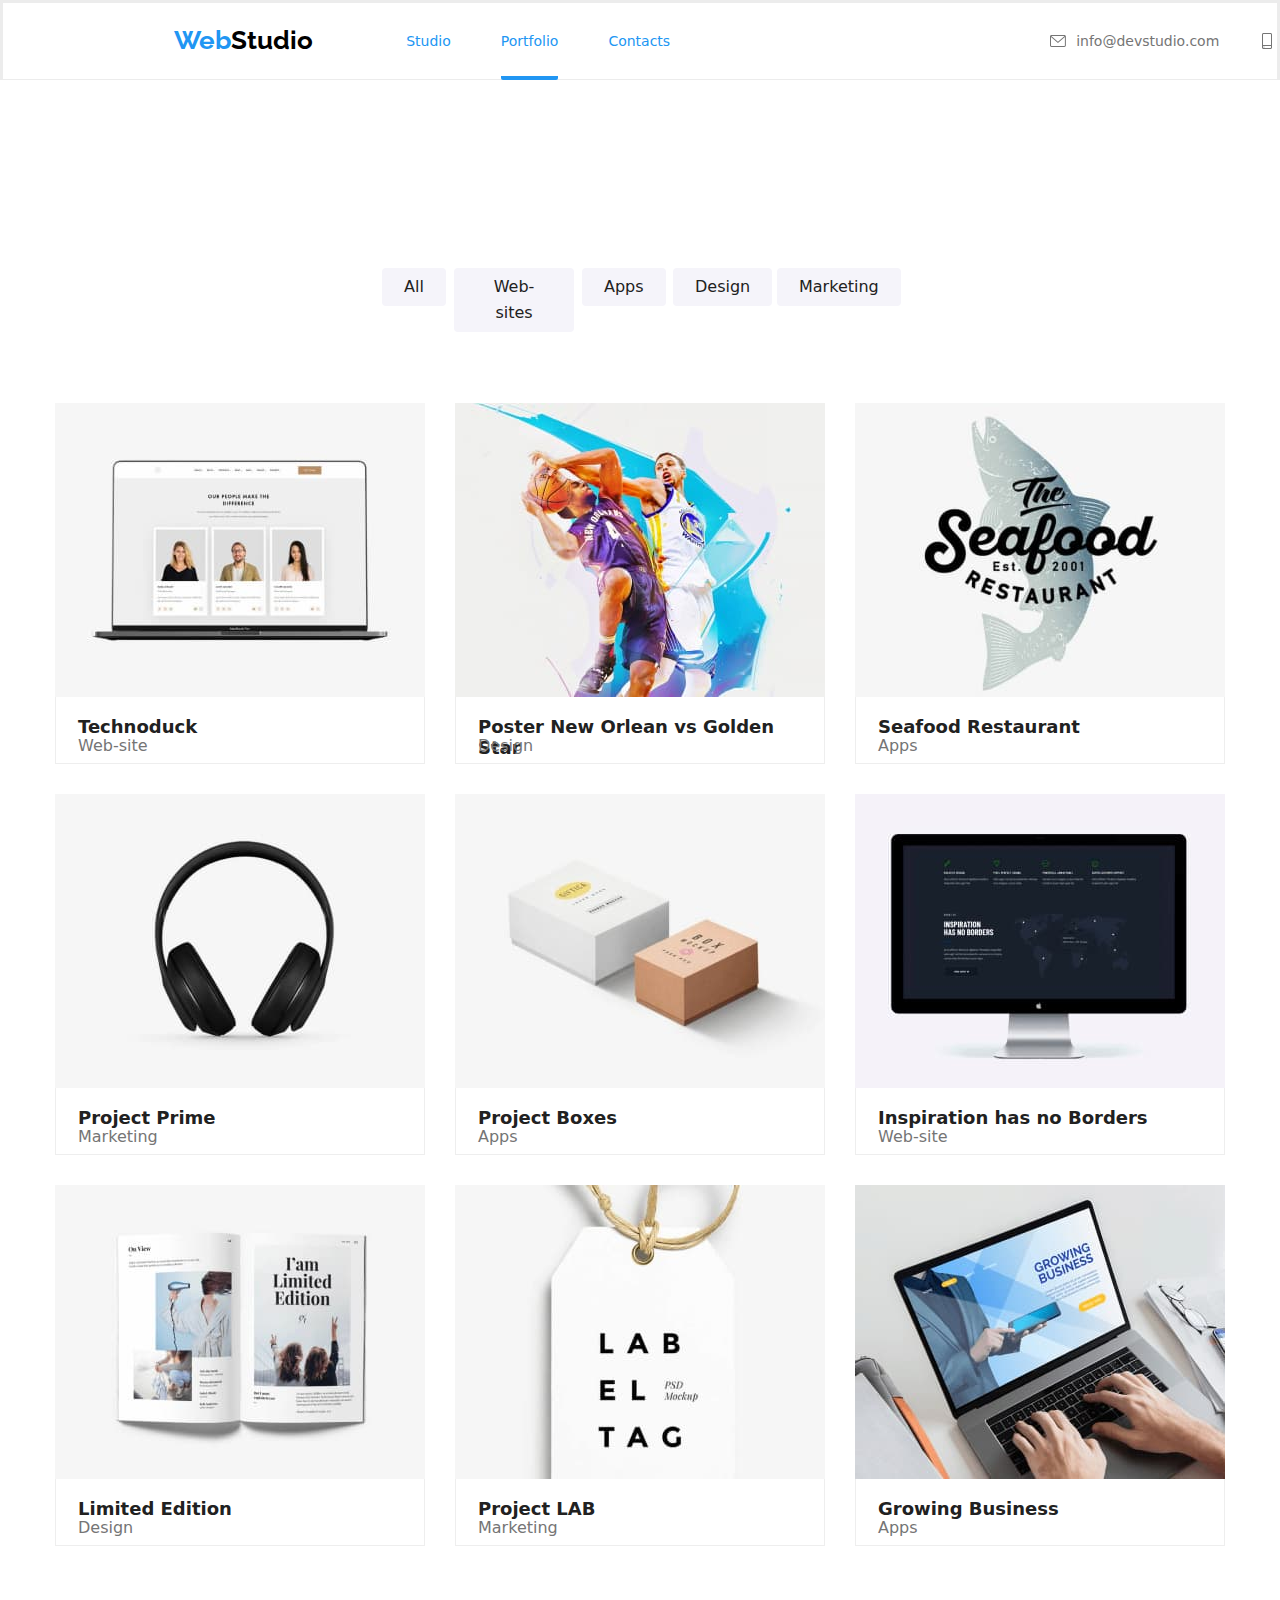
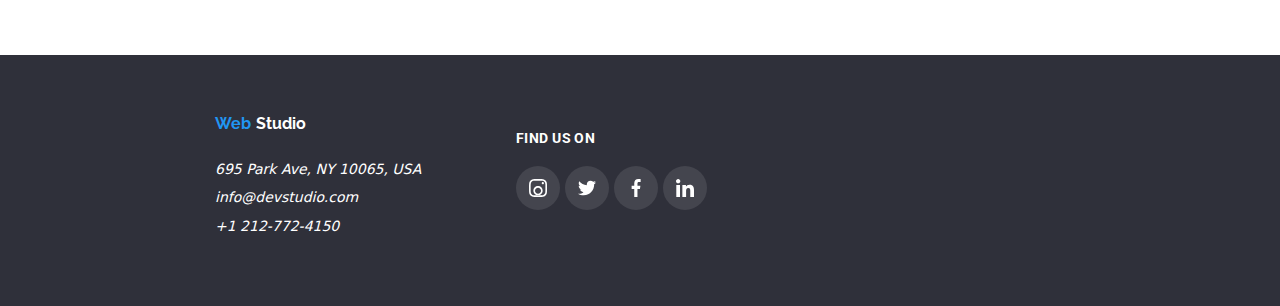
==== portfolio.html @ 0694e472 "markup-hw-05" ====
<!DOCTYPE html>
<html lang="en">
  <head>
    <meta charset="UTF-8" />
    <meta http-equiv="x-ua-compatible" content="IE=edge" />
    <meta name="veiwport" content="width=divice-width, inicial scale=1.0" />

    <title>WebStudio</title>
    <link rel="preconnect" href="https://fonts.googleapis.com" />
    <link rel="preconnect" href="https://fonts.gstatic.com" crossorigin />
    <link
      href="https://fonts.googleapis.com/css2?family=Raleway:wght@700&family=Roboto:wght@400;500;700;900&display=swap"
      rel="stylesheet"
    />

    <link
      rel="stylesheet"
      href="https://cdnjs.cloudflare.com/ajax/libs/modern-normalize/1.0.0/modern-normalize.min.css"
    />
    <link rel="stylesheet" href="./css/style.css" />
  </head>

  <body>
    <div class="global-container">
      <header class="global-header">
        <div class="header-container">
          <div class="webstudio-container">
            <a class="link-class" href="./webstudio.html">
              <span class="text-blue">Web</span>
              <span class="text-white">Studio</span>
            </a>
          </div>
          <div class="navigation-container">
            <nav class="main-navigation">
              <ul class="list-class">
                <li>
                  <a href="./index.html" class="nav-link">Studio</a>
                </li>
                <li>
                  <a href="./portfolio.html" class="nav-link current"
                    >Portfolio</a
                  >
                </li>
                <li>
                  <a href="./contacts.html" class="nav-link">Contacts</a>
                </li>
              </ul>
            </nav>
          </div>
          <div class="contact-container">
            <ul class="contact">
              <li>
                <a class="mail-class" href="mailto:info@devstudio.com">
                  <svg class="icon-nav">
                    <use href="./images/icons.svg#icon-envelope"></use>
                  </svg>
                  <span class="mail"> info@devstudio.com</span>
                </a>
              </li>
              <li>
                <a class="tel-class" href="tel:+12127724150">
                  <svg class="icon-nav">
                    <use href="./images/icons.svg#icon-smartphone"></use>
                  </svg>
                  <span class="tel">+1 212-772-4150</span>
                </a>
              </li>
            </ul>
          </div>
        </div>
      </header>

      <main class="main-container-second">
        <!--button section-->
        <section class="button-section">
          <ul class="button-class">
            <li>
              <button class="button one" type="button">All</button>
            </li>
            <li>
              <button class="button two" type="button">Web-sites</button>
            </li>
            <li>
              <button class="button three" type="button">Apps</button>
            </li>
            <li>
              <button class="button four" type="button">Design</button>
            </li>
            <li>
              <button class="button five" type="button">Marketing</button>
            </li>
          </ul>
        </section>
        <!--images section-->
        <section class="image-section">
          <div class="grid-container">
            <ul class="image-class">
              <li class="card">
                <div class="hover-box">
                  <img
                    src="./images/img1.jpg"
                    alt="Technoduck"
                    width="370"
                    height="294"
                  />
                  <div class="hover-text">
                    <p>
                      Technoduck is a state-of-the-art coronavirus distribution
                      platform. Companies use this platform for digital
                      espionage and attacks on competitors' secure servers.
                    </p>
                  </div>
                </div>
                <div class="textcard">
                  <h3 class="image-text">Technoduck</h3>
                  <p class="description-text">Web-site</p>
                </div>
              </li>
              <li class="card">
                <div class="hover-box">
                  <img
                    src="./images/img2.jpg"
                    alt="Poster New Orlean"
                    width="370"
                    height="294"
                  />
                  <div class="hover-text">
                    <p>...</p>
                  </div>
                </div>
                <div class="textcard">
                  <h3 class="image-text">Poster New Orlean vs Golden Star</h3>
                  <p class="description-text">Design</p>
                </div>
              </li>
              <li class="card">
                <div class="hover-box">
                  <img
                    src="./images/img3.jpg"
                    alt="Seafood restaurant"
                    width="370"
                    height="294"
                  />
                  <div class="hover-text">
                    <p>...</p>
                  </div>
                </div>
                <div class="textcard">
                  <h3 class="image-text">Seafood Restaurant</h3>
                  <p class="description-text">Apps</p>
                </div>
              </li>
              <li class="card">
                <div class="hover-box">
                  <img
                    src="./images/img4.jpg"
                    alt="Project prime"
                    width="370"
                    height="294"
                  />
                  <div class="hover-text">
                    <p>...</p>
                  </div>
                </div>
                <div class="textcard">
                  <h3 class="image-text">Project Prime</h3>
                  <p class="description-text">Marketing</p>
                </div>
              </li>
              <li class="card">
                <div class="hover-box">
                  <img
                    src="./images/img5.jpg"
                    alt="Project boxes"
                    width="370"
                    height="294"
                  />
                  <div class="hover-text">
                    <p>...</p>
                  </div>
                </div>
                <div class="textcard">
                  <h3 class="image-text">Project Boxes</h3>
                  <p class="description-text">Apps</p>
                </div>
              </li>
              <li class="card">
                <div class="hover-box">
                  <img
                    src="./images/img6.jpg"
                    alt="Inspiration has no borders"
                    width="370"
                    height="294"
                  />
                  <div class="hover-text">
                    <p>...</p>
                  </div>
                </div>
                <div class="textcard">
                  <h3 class="image-text">Inspiration has no Borders</h3>
                  <p class="description-text">Web-site</p>
                </div>
              </li>
              <li class="card">
                <div class="hover-box">
                  <img
                    src="./images/img7.jpg"
                    alt="Limited edition"
                    width="370"
                    height="294"
                  />
                  <div class="hover-text">
                    <p>...</p>
                  </div>
                </div>
                <div class="textcard">
                  <h3 class="image-text">Limited Edition</h3>
                  <p class="description-text">Design</p>
                </div>
              </li>
              <li class="card">
                <div class="hover-box">
                  <img
                    src="./images/img8.jpg"
                    alt="Project lab"
                    width="370"
                    height="294"
                  />
                  <div class="hover-text">
                    <p>...</p>
                  </div>
                </div>
                <div class="textcard">
                  <h3 class="image-text">Project LAB</h3>
                  <p class="description-text">Marketing</p>
                </div>
              </li>
              <li class="card">
                <div class="hover-box">
                  <img
                    src="./images/img9.jpg"
                    alt="Growing business"
                    width="370"
                    height="294"
                  />
                  <div class="hover-text">
                    <p>...</p>
                  </div>
                </div>
                <div class="textcard">
                  <h3 class="image-text">Growing Business</h3>
                  <p class="description-text">Apps</p>
                </div>
              </li>
            </ul>
          </div>
        </section>
      </main>

      <!--footer section second page-->
      <footer class="global-footer">
        <div class="footer-container">
          <section class="footer-section">
            <div class="web-studio2">
              <span class="blue-text">Web</span>
              <span class="white-text">Studio</span>
            </div>
            <address class="footer-address">
              <div class="foot-address">695 Park Ave, NY 10065, USA</div>
              <p class="mail-text">info@devstudio.com</p>
              <p class="tel-text">+1 212-772-4150</p>
            </address>
          </section>
          <section class="footer-social-section">
            <div class="footer-social-links">
              <p class="find-us-text">find us on</p>
            </div>
            <div class="footer-social-icons">
              <div class="f-social-ellipse">
                <a class="f-social-icon" href="">
                  <svg class="f-icon">
                    <use xlink:href="./images/icons.svg#icon-instagram"></use>
                  </svg>
                </a>
              </div>
              <div class="f-social-ellipse">
                <a class="f-social-icon" href="">
                  <svg class="f-icon">
                    <use xlink:href="./images/icons.svg#icon-twitter"></use>
                  </svg>
                </a>
              </div>
              <div class="f-social-ellipse">
                <a class="f-social-icon" href="">
                  <svg class="f-icon">
                    <use xlink:href="./images/icons.svg#icon-facebook-1"></use>
                  </svg>
                </a>
              </div>
              <div class="f-social-ellipse">
                <a class="f-social-icon" href="">
                  <svg class="f-icon">
                    <use xlink:href="./images/icons.svg#icon-linkedin"></use>
                  </svg>
                </a>
              </div>
            </div>
          </section>
        </div>
      </footer>
    </div>
  </body>
</html>
---- css/style.css ----
:root {
    --link-color: #212121;
    --heading-font-family: system-ui, -apple-system, BlinkMacSystemFont,
        "Segoe UI", Roboto, Oxygen, Ubuntu, Cantarell, "Open Sans", "Helvetica Neue",
        sans-serif;
    --link-hover-color: #2196f3;
    --svg-icons-color: #afb1b8;
    --grey-text-color: #757575;
    --trasform: transform 250ms ease;
}

/*-- syles canceling--*/
h1,
h2,
h3,
h4,
h5,
p {
    margin: 0;
}

ul {
    list-style: none;
    padding: 0;
    margin: 0;
}

a {
    text-decoration: none;
}

.global-continer {
    width: 1600px;
}

.visually-hidden {
    position: absolute;
    width: 1px;
    height: 1px;
    margin: -1px;
    border: 0;
    padding: 0;
    clip: rect(0 0 0 0);
    overflow: hidden;
}

.header-container {
    display: flex;
    flex-direction: row;
    height: 80px;
    align-items: center;
    border-style: solid;
    border-bottom-width: 1px;
    border-color: #ececec;
    flex-wrap: nowrap;
    max-width: 1600px;
}

.webstudio-container {
    display: flex;
    flex-direction: row;
    padding-left: 13.4375%;
    flex-wrap: nowrap;
    justify-content: space-between;
    width: max-content;
}

.link-class {
    display: flex;
    align-items: center;
}

.link-class {
    font-family: "Raleway", sans-serif;
    font-weight: 700;
    font-size: 26 px;
    text-decoration: none;
}

.text-white {
    color: #000000;
    font-weight: 700;
    font-size: 26px;
}

.global-header {
    background-color: #fff;
    font-family: var(--heading-font-family);
    font-size: 14px;
    font-weight: 500;
}

.navigation-container ul {
    display: flex;
    flex-direction: row;
    align-items: center;
    padding-left: 93px;
}

.navigation-container li {
    padding-right: 50px;
}

.contact-container {
    display: flex;
    flex-direction: row;
    flex-wrap: nowrap;
    align-items: center;
    margin-left: 330px;
}

.contact ul {
    width: 500px;
}

.icon-nav {
    display: inline-block;
    max-width: 16px;
    max-height: 16px;
    fill: var(--grey-text-color);
    align-items: center;
}

.mail,
.tel {
    color: var(--grey-text-color);
}

.icon-nav {
    margin-right: 10px;
}

.text-blue {
    color: var(--link-hover-color);
    font-weight: 700;
    font-size: 26px;
    overflow-clip-margin: unset;
}

/*--Link section first page--*/
.nav-link {
    list-style-type: none;
    color: var(--grey-text-color);
    text-decoration: none;
}

.current {
    color: var(--link-hover-color);
}

.current {
    padding-bottom: 27px;
    border-bottom: var(--link-hover-color) solid 4px;
    border-radius: 2px;
}

a:link,
a:hover {
    color: var(--link-hover-color);
}

a:focus {
    color: var(--link-hover-color);
}

.nav-link {
    cursor: poiter;
}

/*--Contact first page--*/
.contact {
    display: flex;
    list-style-type: none;
    text-decoration: none;
    align-items: center;
    color: var(--grey-text-color);
}

.contact span:link,
.contact span:hover {
    color: var(--link-hover-color);
}

/*--first section first page Effective solutions--*/

.first-section {
    background: #2f303a;
    text-align: center;
    background-image: linear-gradient(rgba(47, 48, 58, 0.4),
            rgba(47, 48, 58, 0.4)),
        url(../images/effective-solution.jpg);
    background-size: cover;
}

.first-section-container {
    display: inline-block;

    margin: 0%;
    padding: 200px 452px 280px 452px;
}

.head-text {
    width: 646px;
    padding-bottom: 30px;
}

.first-section .head-text {
    font-weight: 900;
    font-size: 44px;
    line-height: 60px;
    letter-spacing: 6%;
    color: #ffff;
    text-align: center;
    font-family: var(--heading-font-family);
}

.button1 {
    width: 200px;
    padding: 10px 19px 10px 21px;
    height: 50 px;
}

.button1 {
    background-color: var(--link-hover-color);
    border: none;
    color: white;
    text-align: center;
    text-decoration: none;
    display: inline-block;
    font-size: 16px;
    font-weight: 700;
    letter-spacing: 6%;
    size: 16px;
    line-height: 30px;
    border-radius: 3px;
    font-family: var(--heading-font-family);
}

.button1:hover {
    background-color: #188ce8;
}

.modal {
    position: absolute;
    width: 528px ;
    height: 581px;
    top: 221px;
    left: 536px;
    display: flex;
    justify-content: center;
    align-items: center;
    background-color: #fff;
    border-radius: 4px;
    box-shadow: 0px 2px 1px 0px rgba(0, 0, 0, 0.2);
    box-shadow: 0px 1px 1px 0px rgba(0, 0, 0, 0.14);
    box-shadow: 0px 1px 3px 0px rgba(0, 0, 0, 0.12);

}

.modal-content {
    background-color: #fff;
    padding: 20px;
    width: 90%;
}

.is-hidden {
    visibility: hidden;
}

.close-btn {
    border: 1px solid rgba(0, 0, 0, 0.1);
    border-radius: 50%;
    background-color: #fff;
    color: var(--link-color);
    size: 18px;
    cursor: pointer;
    position: absolute;
    top: 8px;
    right: 8px;
    width: 30px;
    height:30px;
}
/*--second section first page--*/

.second-section-container {
    display: flex;
    flex-direction: row;
    justify-content: center;
    margin-bottom: 94px;
    flex-wrap: nowrap;
}

.second-section-container li {
    width: 270px;
    margin-right: 30px;
    margin-bottom: 30px;
}

.rectangle1 {
    display: flex;
    background-color: #f5f4fa;
    width: 270px;
    margin-bottom: 30px;
}

.svg-image1 {
    padding: 25px 100px 25px 100px;
    background-repeat: no-repeat;
    background-position: center;
}

.rectangle2 {
    display: flex;
    width: 270px;
    background-color: #f5f4fa;
    margin-bottom: 30px;
}

.svg-image2 {
    padding: 25px 100px 25px 100px;
    background-repeat: no-repeat;
    background-position: center;
}

.rectangle3 {
    display: flex;
    width: 270px;
    background-color: #f5f4fa;
    margin-bottom: 30px;
}

.svg-image3 {
    padding: 25px 100px 25px 100px;
    background-repeat: no-repeat;
    background-position: center;
}

.rectangle4 {
    display: flex;
    width: 270px;
    background-color: #f5f4fa;
    margin-bottom: 30px;
}

.svg-image4 {
    padding: 25px 100px 25px 100px;
    background-repeat: no-repeat;
    background-position: center;
}

.text-list {
    max-width: 1600px;
    padding-top: 94px;
}

.second-section {
    background: #fff;
    list-style-type: none;
}

.htwo-text {
    width: 270px;
    height: 16px;
}

.htwo-text {
    font-weight: 700;
    font-size: 14px;
    color: #212121;
    font-family: var(--heading-font-family);
    padding-left: 15px;
    padding-right: 15px;
}

.text-list {
    list-style-type: none;
    display: flex;
}

.ptwo-text {
    width: 270px;
    height: 75px;
    margin-top: 6px;
    padding-left: 15px;
    padding-right: 15px;
}

.ptwo-text {
    font-weight: 400;
    font-size: 14px;
    letter-spacing: 3%;
    color: #757575;
    font-family: var(--heading-font-family);
}

/*--tirth section first page What We Do--*/

.section-three-continer {
    display: flex;
    flex-direction: column;
    margin-top: 0 auto;
    height:auto;
}
.thumb {
    position:relative;
    overflow:hidden; 
}

.thumb> .label {
    position:absolute;
    margin:0;
    font-family: var(--heading-font-family);
    font-size: 14px;
    font-weight: 700;
    line-height: 16px;
    letter-spacing: 0.03em;
    width: 370px;
    height: 70px;
    padding-top: 27px;
    padding-bottom: 27px;
    text-align: center;
    color: #fff;
    text-transform: uppercase;
    bottom:0;
    left:0;
    background-color: rgba(47, 48, 58, 0.8);

}

.hthree-text {
    display: flex;
    justify-content: center;
    margin-top: 94px;
}

.section-three {
    background-color: #fff;
}

.image-whatwedo {
    list-style-type: none;
    display: flex;
    justify-content: center;
    margin-top: 50px;
}

.image-whatwedo li {
    padding-left: 15px;
    padding-right: 15px;
    margin-bottom: 94px;
}

.hthree-text {
    font-weight: 700;
    font-size: 36px;
    text-align: center;
    letter-spacing: 3%;
    color: #212121;
    font-family: var(--heading-font-family);
}

/*--section four OUR TEAM--*/

.fourth-section-continer {
    display: flex;
    flex-direction: column;
    background-color: #f5f4fa;
}

.hfour-text {
    display: flex;
    justify-content: center;
    margin-top: 94px;
    padding-left: 502px;
    padding-right: 502px;
}

.fourth-section-continer ul {
    display: flex;
    padding-top: 50px;
    justify-items: center;
    margin-left: 30px;
    margin-right: 30px;
    margin-bottom: 96px;
}

.walker-container {
    display: block;
    border-style: none;
    border-color: #f5f4fa;
    border-radius: 0px 0px 4px 4px;
    max-width: 100%;
    height: auto;
    background-color: #fff;
    border-radius: 0px, 0px, 4px, 4px;
    box-shadow: 0px 2px 1px 0px rgba(0, 0, 0, 0.2);
}

.kylie-container {
    display: block;
    border-style: none;
    border-color: #f5f4fa;
    border-radius: 0px 0px 4px 4px;
    height: auto;
    margin-left: 30px;
    background-color: #fff;
    border-radius: 0px, 0px, 4px, 4px;
    box-shadow: 0px 2px 1px 0px rgba(0, 0, 0, 0.2);
}

.ryan-container {
    display: block;
    border-style: none;
    border-color: #f5f4fa;
    border-radius: 0px 0px 4px 4px;
    margin-left: 30px;
    height: auto;
    background-color: #fff;
    border-radius: 0px, 0px, 4px, 4px;
    box-shadow: 0px 2px 1px 0px rgba(0, 0, 0, 0.2);
}

.tyler-container {
    display: block;
    border-style: none;
    border-color: #f5f4fa;
    border-radius: 0px 0px 4px 4px;
    margin-left: 30px;
    height: auto;
    background-color: #fff;
    border-radius: 0px, 0px, 4px, 4px;
    box-shadow: 0px 2px 1px 0px rgba(0, 0, 0, 0.2);
}

.social-ellipse {
    display: inline-block;
    flex-direction: row;
    width: 44px;
    height: 44px;
    border-radius: 50%;
    margin-bottom: 30px;
}

.icon {
    display: block;
    flex-direction: row;
    width: 44px;
    height: 44px;
    align-items: center;
    justify-content: center;
    padding: 12px 12px;
    fill: #afb1b8;
}

icon:hover {
    fill: #ffffff;
}

.icon>svg {
    justify-content: center;
    align-items: center;
    width: 44px;
    height: 44px;
}

.svg>use {
    width: 44px;
    height: 44px;
}

.social-ellipse:hover {
    background-color: var(--link-hover-color);
    fill: #f5f4fa;
}

.icon>use:hover {
    fill: #fff;
}

.hfive-text {
    padding-top: 30px;
    padding-bottom: 5px;
}

.pfour-text {
    padding-top: 5px;
    padding-bottom: 16px;
}

.image-ourteam {
    list-style-type: none;
    display: flex;
    justify-content: center;
}

.section-four {
    font-size: 16px;
    text-align: center;
    letter-spacing: 3%;
    font-family: var(--heading-font-family);
}

.hfour-text {
    font-weight: 700;
    color: #212121;
    font-size: 36px;
}

.hfive-text {
    font-weight: 500;
    color: #212121;
    font-size: 16px;
}

.pfour-text {
    font-weight: 400;
    color: #757575;
    font-size: 16px;
}

.social-icon:hover {
    fill: #fff;
}

/*--fifth section Regular Customer--*/
.fifth-section-container {
    display: block;
    justify-content: center;
    flex-shrink: 0;
    margin-top: 94px;
}

.regular-rectangle {
    width: 170px;
    height: 92px;
    background-color: #fff;
    border: 1px solid #afb1b8;
    border-radius: 4px;
    margin-right: 30px;
    margin-bottom: 94px;
}

.regular-rectangle-container {
    display: flex;
    justify-content: center;
}

.regular-text {
    color: var(--link-color);
    text-align: center;
    font-family: var(--heading-font-family);
    font-size: 36px;
    font-style: normal;
    font-weight: 700;
    line-height: normal;
    letter-spacing: 1.08px;
    margin-bottom: 50px;
}

.logo {
    padding-top: 16px;
    padding-left: 32px;
    fill: #a8b1b8;
}

.logo:hover {
    fill: var(--link-hover-color);
}



/*--button section second page--*/
.main-container-second {
    display: grid;
    justify-content: center;
    margin-top: 94px;
    margin-bottom: 94px;
    align-items: center;
    align-content: center;
}

.button-section ul {
    list-style-type: none;
    display: grid;
    grid-template-columns: 64px 120px 83px 96px 121px;
    grid-column-gap: 8px;
    align-content: center;
    justify-content: center;
    margin-top: 94px;
}

.button {
    background-color: #f5f4fa;
    border: none;
    color: #212121;
    text-align: center;
    text-decoration: none;
    display: inline;
    font-size: 16px;
    font-weight: 500;
    letter-spacing: 3%;
    size: 16px;
    line-height: 26px;
    border-radius: 4px;
    cursor: pointer;
    list-style-type: none;
    font-family: var(--heading-font-family);
    padding-top: 6px;
    padding-left: 22px;
    padding-right: 22px;
    padding-bottom: 6px;
}

.button:hover {
    background-color: var(--link-hover-color);

    color: white;
}

.button:focus {
    background-color: var(--link-hover-color);
    color: white;
}


/*--image section second page--*/
.image-section {
    display: flex;
    justify-content: center;
}
.grid-container{
    display: grid;
    grid-template-columns: auto auto auto;
    flex-basis: calc((100%-90px) / 3);
}

.image-class {
    display: flex;
    list-style-type: none;
    flex-wrap: wrap;
    align-items: center;
    padding-top: 56px;
    justify-content: center;
    flex-basis: calc((100%-90px) / 3);
}

.image-class li {
    flex-basis: calc((100%-90px) / 3);
    margin: 15px;
    max-width: 100%;
    height: auto;
}

.hover-box{
    position: relative;
    width: 370px;
    height:294px;
    margin:0;
    overflow:hidden;
    
}
.hover-text{
    position:absolute;
    top:0;
    left:0;
    width: 100%;
    height: 100%;
    padding-top: 63px;
    padding-left: 24px;
    background-color: rgba(33, 150, 243, 0.9);
    transform: translateY(100%);
    transition: var(--trasform);
    }

.hover-box:hover .hover-text{
    transform: translateY(0);
    }

.hover-text p{
    color:#fff;
    margin:0;
    font-family: var(--heading-font-family);
    font-size: 18px;
    font-weight: 400;
    line-height: 28px;
    letter-spacing: 0.03em;
    text-align: left;
   

}    
.textcard {
    border-top-style: none;
    border-right-style: solid;
    border-right-width: 1px;
    border-bottom-style: solid;
    border-bottom-width: 1px;
    border-left-style: solid;
    border-left-width: 1px;
    border-color: #eee;
    padding-left: 22px;
    padding-right: 22px;
}

.image-class h3 {
    height: 36px;
    width: 322px;
    justify-content: center;
    align-content: center;
    padding-top: 20px;
}

.image-class p {
    height: 30px;
    width: 322px;
    padding-top: 4px;
    padding-bottom: 20px;
}

.image-text {
    font-weight: 700;
    font-size: 18px;
    letter-spacing: 6%;
    color: #212121;
    font-family: var(--heading-font-family);
}

.description-text {
    font-weight: 400;
    font-size: 16px;
    letter-spacing: 3%;
    color: #757575;
    font-family: var(--heading-font-family);
}

/*--footer second page--*/

.footer-container {
    display: flex;
    height: 251px;
    width: max-content;
}

.footer-section {
    display: block;
    padding-left: 215px;
    width: 516px;
    justify-content: left;
}

.footer-social-section {
    display: block;
    margin-top: 75px;
}

.web-studio2 {
    display: block;
    margin-top: 60px;
    padding-bottom: 28px;
}

.global-footer {
    background: #2f303a;
    text-align: left;
}

.text-whites {
    color: white;
}

.blue-text {
    color: var(--link-hover-color);
    font-family: "Raleway";
    font-weight: 700;
    font-size: 26 px;
}

.white-text {
    color: white;
    font-family: "Raleway";
    font-weight: 700;
    font-size: 26 px;
}

.footer-address {
    font-size: 14px;
    font-weight: 400;
    letter-spacing: 3%;
    color: #fff;
    font-family: var(--heading-font-family);
}

.foot-address {
    padding-bottom: 12px;
}

.mail-class {
    color: #fff;
    margin-right: 40px;
}

.mail-class:hover .icon-nav {
    fill: var(--link-hover-color);
}

.mail-class:hover .mail {
    color: var(--link-hover-color);
}

.tel-class:hover .icon-nav {
    fill: var(--link-hover-color);
}

.tel-class:hover .tel {
    color: var(--link-hover-color);
}

.mail-class,
.tel-class {
    display: flex;
    align-items: center;
    justify-content: center;
}

.tel-text {
    color: #fff;
    padding-top: 12px;
}

.find-us-text {
    color: #fff;
    font-family: Roboto;
    font-size: 14px;
    font-weight: 700;
    line-height: 16px;
    letter-spacing: 0.03em;
    text-align: left;
    text-transform: uppercase;
    margin-bottom: 20px;
}

.f-social-ellipse {
    display: inline-block;
    flex-direction: row;
    width: 44px;
    height: 44px;
    border-radius: 50%;
    margin-bottom: 30px;
    fill: #fff;
    opacity: 1;
}

.f-social-icon {
    text-decoration: none;
    width: 44px;
    height: 44px;
    display: flex;
    justify-content: center;
    align-items: center;
    border: 1px solid transparent;
    background-color: rgba(255, 255, 255, 0.1);
    border-radius: 50%;
    fill: #fff;
}

.f-icon {
    display: block;
    flex-direction: row;
    width: 44px;
    height: 44px;
    align-items: center;
    justify-content: center;
    padding: 12px;
    fill: #ffffff;
    opacity: 1;
}

.footer-social-icons:nth-child(1) {
    padding-left: 0;
}

.f-social-ellipse:hover {
    opacity: 1;
    background-color: var(--link-hover-color);
    fill: #fff;
}

.f-icon:hover {
    fill: #fff;
}
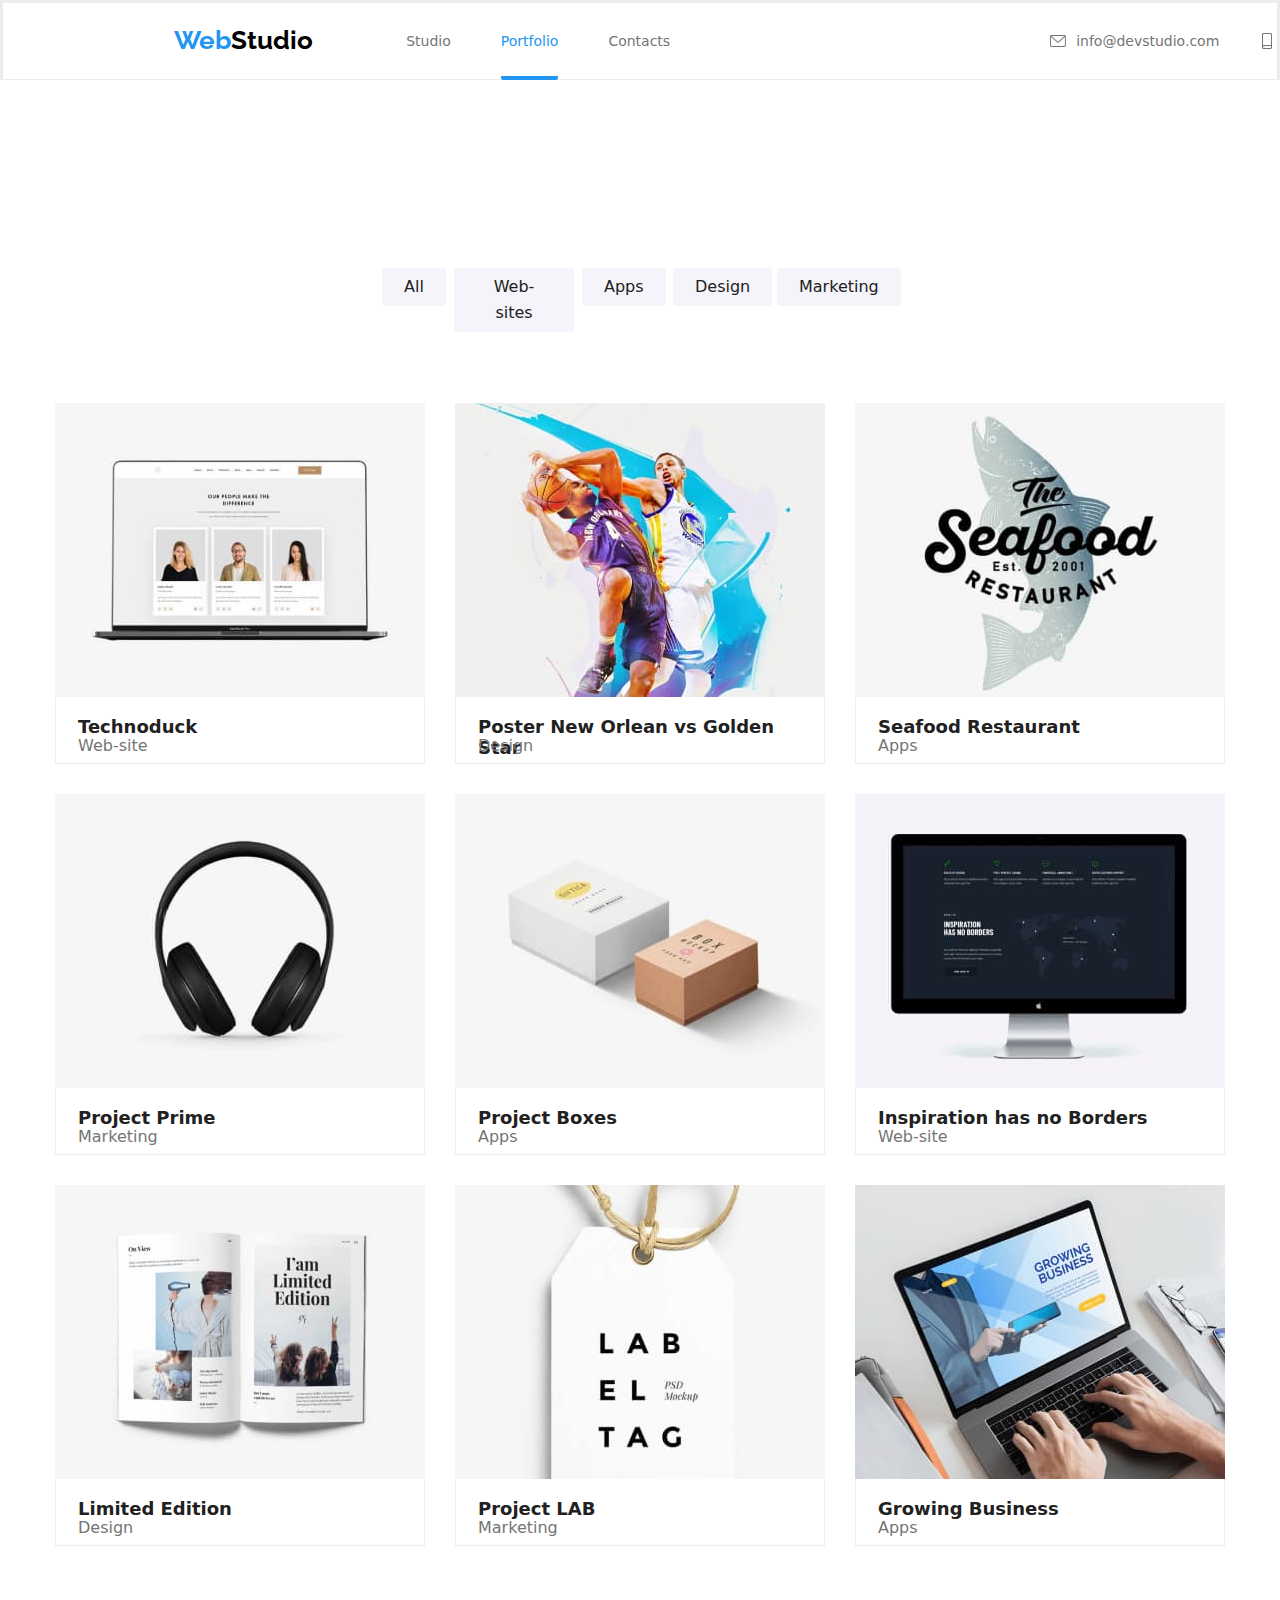
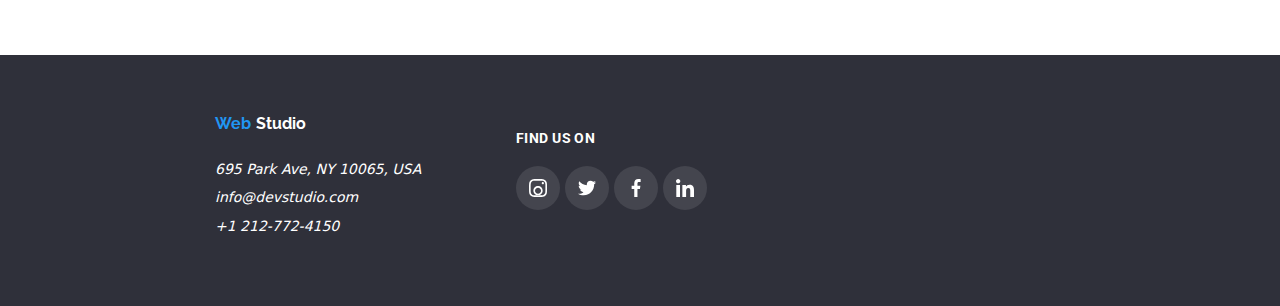
==== commit b6268c51: "add fill to social links" ====
--- a/portfolio.html
+++ b/portfolio.html
@@ -25,7 +25,7 @@
       <header class="global-header">
         <div class="header-container">
           <div class="webstudio-container">
-            <a class="link-class" href="./webstudio.html">
+            <a class="link-class" href="./index.html">
               <span class="text-blue">Web</span>
               <span class="text-white">Studio</span>
             </a>
--- a/css/style.css
+++ b/css/style.css
@@ -53,7 +53,7 @@
     border-bottom-width: 1px;
     border-color: #ececec;
     flex-wrap: nowrap;
-    max-width: 1600px;
+    
 }
 
 .webstudio-container {
@@ -144,6 +144,7 @@
     text-decoration: none;
 }
 
+
 .current {
     color: var(--link-hover-color);
 }
@@ -154,17 +155,20 @@
     border-radius: 2px;
 }
 
-a:link,
+/*--a:link,
 a:hover {
     color: var(--link-hover-color);
 }
 
 a:focus {
     color: var(--link-hover-color);
-}
+}--*/
 
 .nav-link {
     cursor: poiter;
+}
+.list-class a:not(:last-child):hover{
+color: var(--link-hover-color);
 }
 
 /*--Contact first page--*/
@@ -552,7 +556,7 @@
     fill: #afb1b8;
 }
 
-icon:hover {
+.icon:hover {
     fill: #ffffff;
 }
 
@@ -570,12 +574,9 @@
 
 .social-ellipse:hover {
     background-color: var(--link-hover-color);
-    fill: #f5f4fa;
-}
-
-.icon>use:hover {
     fill: #fff;
 }
+
 
 .hfive-text {
     padding-top: 30px;
@@ -770,6 +771,7 @@
     background-color: rgba(33, 150, 243, 0.9);
     transform: translateY(100%);
     transition: var(--trasform);
+    transition-timing-function: cubic-bezier(0.4, 0, 0.2, 1)
     }
 
 .hover-box:hover .hover-text{
@@ -926,7 +928,8 @@
     padding-top: 12px;
 }
 
-.find-us-text {
+.find-us-text,
+.subscribe-text {
     color: #fff;
     font-family: Roboto;
     font-size: 14px;
@@ -987,3 +990,9 @@
 .f-icon:hover {
     fill: #fff;
 }
+.subscribe{
+    display:block;
+    align-items: center;
+    margin-top:75px;
+    margin-left: 93px;
+}
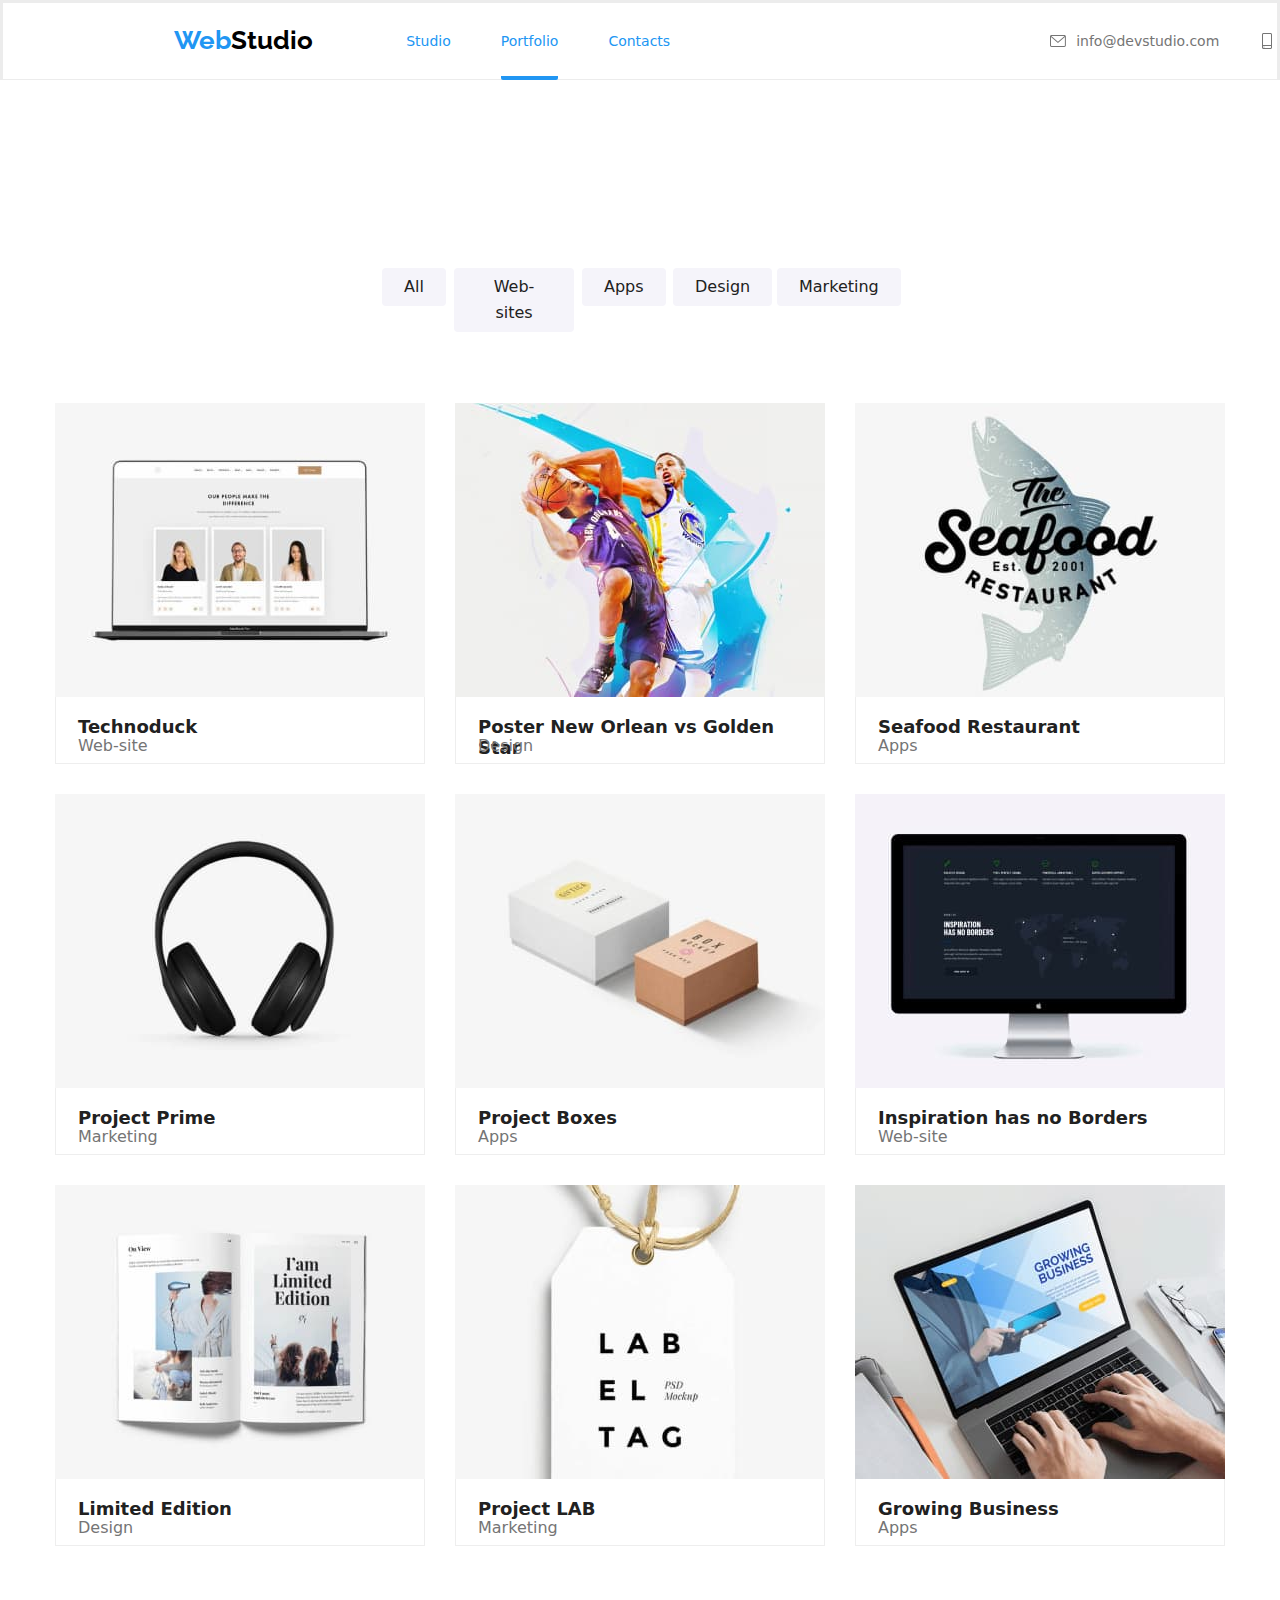
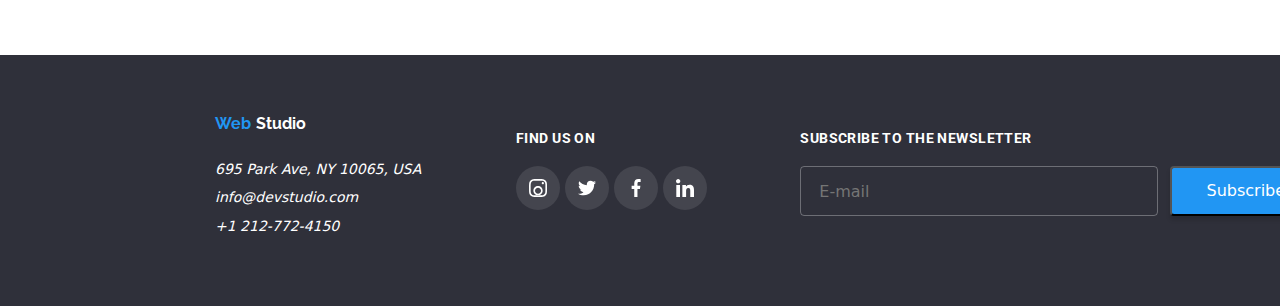
==== commit acfc654d: "footer form add" ====
--- a/portfolio.html
+++ b/portfolio.html
@@ -306,6 +306,29 @@
               </div>
             </div>
           </section>
+          <section class="subscribe">
+            <p class="subscribe-text">Subscribe to the newsletter</p>
+            <div class="footer-email-form">
+              <label for="email">
+                <input
+                  placeholder="E-mail"
+                  type="email"
+                  name="email"
+                  id="email"
+                  class="input-mail"
+                  pattern="[a-z0-9._%+\-]+@[a-z0-9.\-]+\.[a-z]{2,}$"
+                />
+              </label>
+              <div class="email-input">
+                <button type="submit">
+                  Subscribe
+                  <svg>
+                    <use xlink:href="./images/icons.svg#icon-icon_send"></use>
+                  </svg>
+                </button>
+              </div>
+            </div>
+          </section>
         </div>
       </footer>
     </div>
--- a/css/style.css
+++ b/css/style.css
@@ -1,12 +1,12 @@
 :root {
-    --link-color: #212121;
-    --heading-font-family: system-ui, -apple-system, BlinkMacSystemFont,
-        "Segoe UI", Roboto, Oxygen, Ubuntu, Cantarell, "Open Sans", "Helvetica Neue",
-        sans-serif;
-    --link-hover-color: #2196f3;
-    --svg-icons-color: #afb1b8;
-    --grey-text-color: #757575;
-    --trasform: transform 250ms ease;
+  --link-color: #212121;
+  --heading-font-family: system-ui, -apple-system, BlinkMacSystemFont,
+    "Segoe UI", Roboto, Oxygen, Ubuntu, Cantarell, "Open Sans", "Helvetica Neue",
+    sans-serif;
+  --link-hover-color: #2196f3;
+  --svg-icons-color: #afb1b8;
+  --grey-text-color: #757575;
+  --trasform: 250ms cubic-bezier(0.4, 0, 0.2, 1);
 }
 
 /*-- syles canceling--*/
@@ -16,983 +16,1160 @@
 h4,
 h5,
 p {
-    margin: 0;
+  margin: 0;
 }
 
 ul {
-    list-style: none;
-    padding: 0;
-    margin: 0;
+  list-style: none;
+  padding: 0;
+  margin: 0;
 }
 
 a {
-    text-decoration: none;
+  text-decoration: none;
 }
 
 .global-continer {
-    width: 1600px;
+  width: 1600px;
 }
 
 .visually-hidden {
-    position: absolute;
-    width: 1px;
-    height: 1px;
-    margin: -1px;
-    border: 0;
-    padding: 0;
-    clip: rect(0 0 0 0);
-    overflow: hidden;
+  position: absolute;
+  width: 1px;
+  height: 1px;
+  margin: -1px;
+  border: 0;
+  padding: 0;
+  clip: rect(0 0 0 0);
+  overflow: hidden;
 }
 
 .header-container {
-    display: flex;
-    flex-direction: row;
-    height: 80px;
-    align-items: center;
-    border-style: solid;
-    border-bottom-width: 1px;
-    border-color: #ececec;
-    flex-wrap: nowrap;
-    
+  display: flex;
+  flex-direction: row;
+  height: 80px;
+  align-items: center;
+  border-style: solid;
+  border-bottom-width: 1px;
+  border-color: #ececec;
+  flex-wrap: nowrap;
 }
 
 .webstudio-container {
-    display: flex;
-    flex-direction: row;
-    padding-left: 13.4375%;
-    flex-wrap: nowrap;
-    justify-content: space-between;
-    width: max-content;
+  display: flex;
+  flex-direction: row;
+  padding-left: 13.4375%;
+  flex-wrap: nowrap;
+  justify-content: space-between;
+  width: max-content;
 }
 
 .link-class {
-    display: flex;
-    align-items: center;
+  display: flex;
+  align-items: center;
 }
 
 .link-class {
-    font-family: "Raleway", sans-serif;
-    font-weight: 700;
-    font-size: 26 px;
-    text-decoration: none;
+  font-family: "Raleway", sans-serif;
+  font-weight: 700;
+  font-size: 26 px;
+  text-decoration: none;
 }
 
 .text-white {
-    color: #000000;
-    font-weight: 700;
-    font-size: 26px;
+  color: #000000;
+  font-weight: 700;
+  font-size: 26px;
 }
 
 .global-header {
-    background-color: #fff;
-    font-family: var(--heading-font-family);
-    font-size: 14px;
-    font-weight: 500;
+  background-color: #fff;
+  font-family: var(--heading-font-family);
+  font-size: 14px;
+  font-weight: 500;
 }
 
 .navigation-container ul {
-    display: flex;
-    flex-direction: row;
-    align-items: center;
-    padding-left: 93px;
+  display: flex;
+  flex-direction: row;
+  align-items: center;
+  padding-left: 93px;
 }
 
 .navigation-container li {
-    padding-right: 50px;
+  padding-right: 50px;
 }
 
 .contact-container {
-    display: flex;
-    flex-direction: row;
-    flex-wrap: nowrap;
-    align-items: center;
-    margin-left: 330px;
+  display: flex;
+  flex-direction: row;
+  flex-wrap: nowrap;
+  align-items: center;
+  margin-left: 330px;
 }
 
 .contact ul {
-    width: 500px;
+  width: 500px;
 }
 
 .icon-nav {
-    display: inline-block;
-    max-width: 16px;
-    max-height: 16px;
-    fill: var(--grey-text-color);
-    align-items: center;
+  display: inline-block;
+  max-width: 16px;
+  max-height: 16px;
+  fill: var(--grey-text-color);
+  align-items: center;
 }
 
 .mail,
 .tel {
-    color: var(--grey-text-color);
+  color: var(--grey-text-color);
 }
 
 .icon-nav {
-    margin-right: 10px;
+  margin-right: 10px;
 }
 
 .text-blue {
-    color: var(--link-hover-color);
-    font-weight: 700;
-    font-size: 26px;
-    overflow-clip-margin: unset;
+  color: var(--link-hover-color);
+  font-weight: 700;
+  font-size: 26px;
+  overflow-clip-margin: unset;
 }
 
 /*--Link section first page--*/
 .nav-link {
-    list-style-type: none;
-    color: var(--grey-text-color);
-    text-decoration: none;
-}
-
+  list-style-type: none;
+  color: var(--grey-text-color);
+  text-decoration: none;
+}
 
 .current {
-    color: var(--link-hover-color);
+  color: var(--link-hover-color);
 }
 
 .current {
-    padding-bottom: 27px;
-    border-bottom: var(--link-hover-color) solid 4px;
-    border-radius: 2px;
-}
-
-/*--a:link,
+  padding-bottom: 27px;
+  border-bottom: var(--link-hover-color) solid 4px;
+  border-radius: 2px;
+}
+
+a:link,
 a:hover {
-    color: var(--link-hover-color);
+  color: var(--link-hover-color);
 }
 
 a:focus {
-    color: var(--link-hover-color);
-}--*/
+  color: var(--link-hover-color);
+}
 
 .nav-link {
-    cursor: poiter;
-}
-.list-class a:not(:last-child):hover{
-color: var(--link-hover-color);
+  cursor: poiter;
 }
 
 /*--Contact first page--*/
 .contact {
-    display: flex;
-    list-style-type: none;
-    text-decoration: none;
-    align-items: center;
-    color: var(--grey-text-color);
+  display: flex;
+  list-style-type: none;
+  text-decoration: none;
+  align-items: center;
+  color: var(--grey-text-color);
 }
 
 .contact span:link,
 .contact span:hover {
-    color: var(--link-hover-color);
+  color: var(--link-hover-color);
 }
 
 /*--first section first page Effective solutions--*/
 
 .first-section {
-    background: #2f303a;
-    text-align: center;
-    background-image: linear-gradient(rgba(47, 48, 58, 0.4),
-            rgba(47, 48, 58, 0.4)),
-        url(../images/effective-solution.jpg);
-    background-size: cover;
+  background: #2f303a;
+  text-align: center;
+  background-image: linear-gradient(
+      rgba(47, 48, 58, 0.4),
+      rgba(47, 48, 58, 0.4)
+    ),
+    url(../images/effective-solution.jpg);
+  background-size: cover;
 }
 
 .first-section-container {
-    display: inline-block;
-
-    margin: 0%;
-    padding: 200px 452px 280px 452px;
+  display: inline-block;
+
+  margin: 0%;
+  padding: 200px 452px 280px 452px;
 }
 
 .head-text {
-    width: 646px;
-    padding-bottom: 30px;
+  width: 646px;
+  padding-bottom: 30px;
 }
 
 .first-section .head-text {
-    font-weight: 900;
-    font-size: 44px;
-    line-height: 60px;
-    letter-spacing: 6%;
-    color: #ffff;
-    text-align: center;
-    font-family: var(--heading-font-family);
+  font-weight: 900;
+  font-size: 44px;
+  line-height: 60px;
+  letter-spacing: 6%;
+  color: #ffff;
+  text-align: center;
+  font-family: var(--heading-font-family);
 }
 
 .button1 {
-    width: 200px;
-    padding: 10px 19px 10px 21px;
-    height: 50 px;
+  width: 200px;
+  padding: 10px 19px 10px 21px;
+  height: 50 px;
 }
 
 .button1 {
-    background-color: var(--link-hover-color);
-    border: none;
-    color: white;
-    text-align: center;
-    text-decoration: none;
-    display: inline-block;
-    font-size: 16px;
-    font-weight: 700;
-    letter-spacing: 6%;
-    size: 16px;
-    line-height: 30px;
-    border-radius: 3px;
-    font-family: var(--heading-font-family);
+  background-color: var(--link-hover-color);
+  border: none;
+  color: white;
+  text-align: center;
+  text-decoration: none;
+  display: inline-block;
+  font-size: 16px;
+  font-weight: 700;
+  letter-spacing: 6%;
+  size: 16px;
+  line-height: 30px;
+  border-radius: 3px;
+  font-family: var(--heading-font-family);
 }
 
 .button1:hover {
-    background-color: #188ce8;
-}
+  background-color: #188ce8;
+}
+/*--
+@keyframes moveinout {
+  0% {
+    top: 0;
+  }
+
+  100% {
+    top: 294px;
+  }--*/
 
 .modal {
-    position: absolute;
-    width: 528px ;
-    height: 581px;
-    top: 221px;
-    left: 536px;
-    display: flex;
-    justify-content: center;
-    align-items: center;
-    background-color: #fff;
-    border-radius: 4px;
-    box-shadow: 0px 2px 1px 0px rgba(0, 0, 0, 0.2);
-    box-shadow: 0px 1px 1px 0px rgba(0, 0, 0, 0.14);
-    box-shadow: 0px 1px 3px 0px rgba(0, 0, 0, 0.12);
-
-}
-
+  position: fixed;
+  width: 100vw;
+  height: 100vh;
+  top: 0;
+  left: 0;
+  display: flex;
+  justify-content: center;
+  align-items: center;
+  background: rgba(0, 0, 0, 0.2);
+  /*-- animation: moveinout var(--transform);--*/
+}
 .modal-content {
-    background-color: #fff;
-    padding: 20px;
-    width: 90%;
+  display: flex;
+  flex-direction: column;
+  justify-content: center;
+  align-items: center;
+  position: relative;
+  background-color: #fff;
+  padding: 20px;
+  width: 528px;
+  height: 581px;
+  border-radius: 4px;
+  box-shadow: 0px 2px 1px 0px rgba(0, 0, 0, 0.2);
+  box-shadow: 0px 1px 1px 0px rgba(0, 0, 0, 0.14);
+  box-shadow: 0px 1px 3px 0px rgba(0, 0, 0, 0.12);
+}
+
+.close-btn {
+  position: absolute;
+  right: 0;
+  top: 0;
+  margin: 8px;
+  border-radius: 50%;
+  width: 30px;
+  height: 30px;
+  background-color: #fff;
+  border: 1px solid rgba(0, 0, 0, 0.1);
+  display: flex;
+  align-items: center;
+  justify-content: center;
 }
 
 .is-hidden {
-    visibility: hidden;
-}
-
+  visibility: hidden;
+}
+.modal-content p {
+  font-family: var(--heading-font-family);
+  color: var(--link-color);
+  font-size: 20px;
+  margin-top: 40px;
+}
 .close-btn {
-    border: 1px solid rgba(0, 0, 0, 0.1);
-    border-radius: 50%;
-    background-color: #fff;
-    color: var(--link-color);
-    size: 18px;
-    cursor: pointer;
-    position: absolute;
-    top: 8px;
-    right: 8px;
-    width: 30px;
-    height:30px;
+  display: flex;
+  align-items: center;
+  justify-content: center;
+  position: absolute;
+  right: 0;
+  top: 0;
+  margin: 8px;
+  border-radius: 50%;
+  width: 30px;
+  height: 30px;
+  background-color: #fff;
+  border: 1px solid rgba(0, 0, 0, 0.1);
+}
+.modal-form {
+  display: flex;
+  flex-direction: column;
+  column-gap: 10px;
+}
+
+.form-comments {
+  font-family: var(--heading-font-family);
+  font-weight: 400;
+  line-height: 24px;
+  color: #757575;
+}
+.modal-form .input-l {
+  position: relative;
+  display: flex;
+  align-items: center;
+}
+.modal-icon {
+  position: absolute;
+  margin-left: 12px;
+  width: 18px;
+  height: 18px;
+  top: calc(50%-9px);
+}
+.modal-form .input-l:focus-within svg {
+  fill: #2196f3;
+  transition: fill var(--transition);
+}
+.modal-form input {
+  height: 40px;
+  width: 448px;
+  background-color: #fff;
+  border: 1px solid rgba(33, 33, 33, 0.2);
+  border-radius: 4px;
+  margin-top: 4px;
+  padding-left: 42px;
+  outline: none;
+}
+.modal-input:focus {
+  border: 1px solid #2196f3;
+  transition: border var(--transition);
+}
+.modal-form textarea {
+  width: 448px;
+  height: 120px;
+  background-color: #fff;
+  border: 1px solid rgba(33, 33, 33, 0.2);
+  border-radius: 4px;
+  margin-top: 4px;
+  outline: none;
+  text-indent: 16px;
+  font-family: var(--heading-font-family);
+  font-weight: 400;
+}
+
+.modal-form .label-checkbox {
+  display: flex;
+  align-items: center;
+  position: relative;
+  gap: 8px;
+  margin-left: 12px;
+  margin-top: 20px;
+}
+.modal-form .label-checkbox:hover {
+  cursor: pointer;
+}
+/*--.checkbox-input > input:not(:checked) {
+  visibility: hidden;
+}--*/
+input:checked + svg {
+  display: none;
+}
+
+.form-section {
+  margin-bottom: 10px;
+}
+.form-section label {
+  font-family: var(--heading-font-family);
+  font-weight: 400;
+  line-height: 14px;
+  font-size: 14px;
+  color: #757575;
+}
+.label-checkbox svg {
+  margin-left: 3px;
+}
+.label-checkbox p {
+  font-family: var(--heading-font-family);
+  font-size: 14px;
+  font-weight: 400;
+  line-height: 24px;
+  letter-spacing: 0.03em;
+}
+
+.label-checkbox a {
+  color: #2196f3;
+  text-decoration: underline;
+}
+.modal-form .checkbox-input {
+  height: 16px;
+  width: 16px;
+}
+.feedback-label {
+  display: flex;
+  flex-direction: column;
+}
+
+.modal-button {
+  height: 50px;
+  width: 200px;
+  background-color: #2196f3;
+  color: #fff;
+  margin-top: 30px;
+  border: 1px solid #2196f3;
+  border-radius: 4px;
+  margin-bottom: 40px;
+  padding-bottom: 12px;
+  padding-top: 12px;
+  box-shadow: 0px 4px 4px 0px #00000026;
 }
 /*--second section first page--*/
 
 .second-section-container {
-    display: flex;
-    flex-direction: row;
-    justify-content: center;
-    margin-bottom: 94px;
-    flex-wrap: nowrap;
+  display: flex;
+  flex-direction: row;
+  justify-content: center;
+  margin-bottom: 94px;
+  flex-wrap: nowrap;
 }
 
 .second-section-container li {
-    width: 270px;
-    margin-right: 30px;
-    margin-bottom: 30px;
+  width: 270px;
+  margin-right: 30px;
+  margin-bottom: 30px;
 }
 
 .rectangle1 {
-    display: flex;
-    background-color: #f5f4fa;
-    width: 270px;
-    margin-bottom: 30px;
+  display: flex;
+  background-color: #f5f4fa;
+  width: 270px;
+  margin-bottom: 30px;
 }
 
 .svg-image1 {
-    padding: 25px 100px 25px 100px;
-    background-repeat: no-repeat;
-    background-position: center;
+  padding: 25px 100px 25px 100px;
+  background-repeat: no-repeat;
+  background-position: center;
 }
 
 .rectangle2 {
-    display: flex;
-    width: 270px;
-    background-color: #f5f4fa;
-    margin-bottom: 30px;
+  display: flex;
+  width: 270px;
+  background-color: #f5f4fa;
+  margin-bottom: 30px;
 }
 
 .svg-image2 {
-    padding: 25px 100px 25px 100px;
-    background-repeat: no-repeat;
-    background-position: center;
+  padding: 25px 100px 25px 100px;
+  background-repeat: no-repeat;
+  background-position: center;
 }
 
 .rectangle3 {
-    display: flex;
-    width: 270px;
-    background-color: #f5f4fa;
-    margin-bottom: 30px;
+  display: flex;
+  width: 270px;
+  background-color: #f5f4fa;
+  margin-bottom: 30px;
 }
 
 .svg-image3 {
-    padding: 25px 100px 25px 100px;
-    background-repeat: no-repeat;
-    background-position: center;
+  padding: 25px 100px 25px 100px;
+  background-repeat: no-repeat;
+  background-position: center;
 }
 
 .rectangle4 {
-    display: flex;
-    width: 270px;
-    background-color: #f5f4fa;
-    margin-bottom: 30px;
+  display: flex;
+  width: 270px;
+  background-color: #f5f4fa;
+  margin-bottom: 30px;
 }
 
 .svg-image4 {
-    padding: 25px 100px 25px 100px;
-    background-repeat: no-repeat;
-    background-position: center;
+  padding: 25px 100px 25px 100px;
+  background-repeat: no-repeat;
+  background-position: center;
 }
 
 .text-list {
-    max-width: 1600px;
-    padding-top: 94px;
+  max-width: 1600px;
+  padding-top: 94px;
 }
 
 .second-section {
-    background: #fff;
-    list-style-type: none;
+  background: #fff;
+  list-style-type: none;
 }
 
 .htwo-text {
-    width: 270px;
-    height: 16px;
+  width: 270px;
+  height: 16px;
 }
 
 .htwo-text {
-    font-weight: 700;
-    font-size: 14px;
-    color: #212121;
-    font-family: var(--heading-font-family);
-    padding-left: 15px;
-    padding-right: 15px;
+  font-weight: 700;
+  font-size: 14px;
+  color: #212121;
+  font-family: var(--heading-font-family);
+  padding-left: 15px;
+  padding-right: 15px;
 }
 
 .text-list {
-    list-style-type: none;
-    display: flex;
+  list-style-type: none;
+  display: flex;
 }
 
 .ptwo-text {
-    width: 270px;
-    height: 75px;
-    margin-top: 6px;
-    padding-left: 15px;
-    padding-right: 15px;
+  width: 270px;
+  height: 75px;
+  margin-top: 6px;
+  padding-left: 15px;
+  padding-right: 15px;
 }
 
 .ptwo-text {
-    font-weight: 400;
-    font-size: 14px;
-    letter-spacing: 3%;
-    color: #757575;
-    font-family: var(--heading-font-family);
+  font-weight: 400;
+  font-size: 14px;
+  letter-spacing: 3%;
+  color: #757575;
+  font-family: var(--heading-font-family);
 }
 
 /*--tirth section first page What We Do--*/
 
 .section-three-continer {
-    display: flex;
-    flex-direction: column;
-    margin-top: 0 auto;
-    height:auto;
+  display: flex;
+  flex-direction: column;
+  margin-top: 0 auto;
+  height: auto;
 }
 .thumb {
-    position:relative;
-    overflow:hidden; 
-}
-
-.thumb> .label {
-    position:absolute;
-    margin:0;
-    font-family: var(--heading-font-family);
-    font-size: 14px;
-    font-weight: 700;
-    line-height: 16px;
-    letter-spacing: 0.03em;
-    width: 370px;
-    height: 70px;
-    padding-top: 27px;
-    padding-bottom: 27px;
-    text-align: center;
-    color: #fff;
-    text-transform: uppercase;
-    bottom:0;
-    left:0;
-    background-color: rgba(47, 48, 58, 0.8);
-
+  position: relative;
+  overflow: hidden;
+}
+
+.thumb > .label {
+  position: absolute;
+  margin: 0;
+  font-family: var(--heading-font-family);
+  font-size: 14px;
+  font-weight: 700;
+  line-height: 16px;
+  letter-spacing: 0.03em;
+  width: 370px;
+  height: 70px;
+  padding-top: 27px;
+  padding-bottom: 27px;
+  text-align: center;
+  color: #fff;
+  text-transform: uppercase;
+  bottom: 0;
+  left: 0;
+  background-color: rgba(47, 48, 58, 0.8);
 }
 
 .hthree-text {
-    display: flex;
-    justify-content: center;
-    margin-top: 94px;
+  display: flex;
+  justify-content: center;
+  margin-top: 94px;
 }
 
 .section-three {
-    background-color: #fff;
+  background-color: #fff;
 }
 
 .image-whatwedo {
-    list-style-type: none;
-    display: flex;
-    justify-content: center;
-    margin-top: 50px;
+  list-style-type: none;
+  display: flex;
+  justify-content: center;
+  margin-top: 50px;
 }
 
 .image-whatwedo li {
-    padding-left: 15px;
-    padding-right: 15px;
-    margin-bottom: 94px;
+  padding-left: 15px;
+  padding-right: 15px;
+  margin-bottom: 94px;
 }
 
 .hthree-text {
-    font-weight: 700;
-    font-size: 36px;
-    text-align: center;
-    letter-spacing: 3%;
-    color: #212121;
-    font-family: var(--heading-font-family);
+  font-weight: 700;
+  font-size: 36px;
+  text-align: center;
+  letter-spacing: 3%;
+  color: #212121;
+  font-family: var(--heading-font-family);
 }
 
 /*--section four OUR TEAM--*/
 
 .fourth-section-continer {
-    display: flex;
-    flex-direction: column;
-    background-color: #f5f4fa;
+  display: flex;
+  flex-direction: column;
+  background-color: #f5f4fa;
 }
 
 .hfour-text {
-    display: flex;
-    justify-content: center;
-    margin-top: 94px;
-    padding-left: 502px;
-    padding-right: 502px;
+  display: flex;
+  justify-content: center;
+  margin-top: 94px;
+  padding-left: 502px;
+  padding-right: 502px;
 }
 
 .fourth-section-continer ul {
-    display: flex;
-    padding-top: 50px;
-    justify-items: center;
-    margin-left: 30px;
-    margin-right: 30px;
-    margin-bottom: 96px;
+  display: flex;
+  padding-top: 50px;
+  justify-items: center;
+  margin-left: 30px;
+  margin-right: 30px;
+  margin-bottom: 96px;
 }
 
 .walker-container {
-    display: block;
-    border-style: none;
-    border-color: #f5f4fa;
-    border-radius: 0px 0px 4px 4px;
-    max-width: 100%;
-    height: auto;
-    background-color: #fff;
-    border-radius: 0px, 0px, 4px, 4px;
-    box-shadow: 0px 2px 1px 0px rgba(0, 0, 0, 0.2);
+  display: block;
+  border-style: none;
+  border-color: #f5f4fa;
+  border-radius: 0px 0px 4px 4px;
+  max-width: 100%;
+  height: auto;
+  background-color: #fff;
+  border-radius: 0px, 0px, 4px, 4px;
+  box-shadow: 0px 2px 1px 0px rgba(0, 0, 0, 0.2);
 }
 
 .kylie-container {
-    display: block;
-    border-style: none;
-    border-color: #f5f4fa;
-    border-radius: 0px 0px 4px 4px;
-    height: auto;
-    margin-left: 30px;
-    background-color: #fff;
-    border-radius: 0px, 0px, 4px, 4px;
-    box-shadow: 0px 2px 1px 0px rgba(0, 0, 0, 0.2);
+  display: block;
+  border-style: none;
+  border-color: #f5f4fa;
+  border-radius: 0px 0px 4px 4px;
+  height: auto;
+  margin-left: 30px;
+  background-color: #fff;
+  border-radius: 0px, 0px, 4px, 4px;
+  box-shadow: 0px 2px 1px 0px rgba(0, 0, 0, 0.2);
 }
 
 .ryan-container {
-    display: block;
-    border-style: none;
-    border-color: #f5f4fa;
-    border-radius: 0px 0px 4px 4px;
-    margin-left: 30px;
-    height: auto;
-    background-color: #fff;
-    border-radius: 0px, 0px, 4px, 4px;
-    box-shadow: 0px 2px 1px 0px rgba(0, 0, 0, 0.2);
+  display: block;
+  border-style: none;
+  border-color: #f5f4fa;
+  border-radius: 0px 0px 4px 4px;
+  margin-left: 30px;
+  height: auto;
+  background-color: #fff;
+  border-radius: 0px, 0px, 4px, 4px;
+  box-shadow: 0px 2px 1px 0px rgba(0, 0, 0, 0.2);
 }
 
 .tyler-container {
-    display: block;
-    border-style: none;
-    border-color: #f5f4fa;
-    border-radius: 0px 0px 4px 4px;
-    margin-left: 30px;
-    height: auto;
-    background-color: #fff;
-    border-radius: 0px, 0px, 4px, 4px;
-    box-shadow: 0px 2px 1px 0px rgba(0, 0, 0, 0.2);
+  display: block;
+  border-style: none;
+  border-color: #f5f4fa;
+  border-radius: 0px 0px 4px 4px;
+  margin-left: 30px;
+  height: auto;
+  background-color: #fff;
+  border-radius: 0px, 0px, 4px, 4px;
+  box-shadow: 0px 2px 1px 0px rgba(0, 0, 0, 0.2);
 }
 
 .social-ellipse {
-    display: inline-block;
-    flex-direction: row;
-    width: 44px;
-    height: 44px;
-    border-radius: 50%;
-    margin-bottom: 30px;
+  display: inline-block;
+  flex-direction: row;
+  width: 44px;
+  height: 44px;
+  border-radius: 50%;
+  margin-bottom: 30px;
 }
 
 .icon {
-    display: block;
-    flex-direction: row;
-    width: 44px;
-    height: 44px;
-    align-items: center;
-    justify-content: center;
-    padding: 12px 12px;
-    fill: #afb1b8;
+  display: block;
+  flex-direction: row;
+  width: 44px;
+  height: 44px;
+  align-items: center;
+  justify-content: center;
+  padding: 12px 12px;
+  fill: #afb1b8;
 }
 
 .icon:hover {
-    fill: #ffffff;
-}
-
-.icon>svg {
-    justify-content: center;
-    align-items: center;
-    width: 44px;
-    height: 44px;
-}
-
-.svg>use {
-    width: 44px;
-    height: 44px;
+  fill: #ffffff;
+}
+
+.icon > svg {
+  justify-content: center;
+  align-items: center;
+  width: 44px;
+  height: 44px;
+}
+
+.svg > use {
+  width: 44px;
+  height: 44px;
 }
 
 .social-ellipse:hover {
-    background-color: var(--link-hover-color);
-    fill: #fff;
-}
-
+  background-color: var(--link-hover-color);
+  fill: #fff;
+}
 
 .hfive-text {
-    padding-top: 30px;
-    padding-bottom: 5px;
+  padding-top: 30px;
+  padding-bottom: 5px;
 }
 
 .pfour-text {
-    padding-top: 5px;
-    padding-bottom: 16px;
+  padding-top: 5px;
+  padding-bottom: 16px;
 }
 
 .image-ourteam {
-    list-style-type: none;
-    display: flex;
-    justify-content: center;
+  list-style-type: none;
+  display: flex;
+  justify-content: center;
 }
 
 .section-four {
-    font-size: 16px;
-    text-align: center;
-    letter-spacing: 3%;
-    font-family: var(--heading-font-family);
+  font-size: 16px;
+  text-align: center;
+  letter-spacing: 3%;
+  font-family: var(--heading-font-family);
 }
 
 .hfour-text {
-    font-weight: 700;
-    color: #212121;
-    font-size: 36px;
+  font-weight: 700;
+  color: #212121;
+  font-size: 36px;
 }
 
 .hfive-text {
-    font-weight: 500;
-    color: #212121;
-    font-size: 16px;
+  font-weight: 500;
+  color: #212121;
+  font-size: 16px;
 }
 
 .pfour-text {
-    font-weight: 400;
-    color: #757575;
-    font-size: 16px;
+  font-weight: 400;
+  color: #757575;
+  font-size: 16px;
 }
 
 .social-icon:hover {
-    fill: #fff;
+  fill: #fff;
 }
 
 /*--fifth section Regular Customer--*/
 .fifth-section-container {
-    display: block;
-    justify-content: center;
-    flex-shrink: 0;
-    margin-top: 94px;
+  display: block;
+  justify-content: center;
+  flex-shrink: 0;
+  margin-top: 94px;
 }
 
 .regular-rectangle {
-    width: 170px;
-    height: 92px;
-    background-color: #fff;
-    border: 1px solid #afb1b8;
-    border-radius: 4px;
-    margin-right: 30px;
-    margin-bottom: 94px;
+  width: 170px;
+  height: 92px;
+  background-color: #fff;
+  border: 1px solid #afb1b8;
+  border-radius: 4px;
+  margin-right: 30px;
+  margin-bottom: 94px;
 }
 
 .regular-rectangle-container {
-    display: flex;
-    justify-content: center;
+  display: flex;
+  justify-content: center;
 }
 
 .regular-text {
-    color: var(--link-color);
-    text-align: center;
-    font-family: var(--heading-font-family);
-    font-size: 36px;
-    font-style: normal;
-    font-weight: 700;
-    line-height: normal;
-    letter-spacing: 1.08px;
-    margin-bottom: 50px;
+  color: var(--link-color);
+  text-align: center;
+  font-family: var(--heading-font-family);
+  font-size: 36px;
+  font-style: normal;
+  font-weight: 700;
+  line-height: normal;
+  letter-spacing: 1.08px;
+  margin-bottom: 50px;
 }
 
 .logo {
-    padding-top: 16px;
-    padding-left: 32px;
-    fill: #a8b1b8;
+  padding-top: 16px;
+  padding-left: 32px;
+  fill: #a8b1b8;
 }
 
 .logo:hover {
-    fill: var(--link-hover-color);
-}
-
-
+  fill: var(--link-hover-color);
+}
 
 /*--button section second page--*/
 .main-container-second {
-    display: grid;
-    justify-content: center;
-    margin-top: 94px;
-    margin-bottom: 94px;
-    align-items: center;
-    align-content: center;
+  display: grid;
+  justify-content: center;
+  margin-top: 94px;
+  margin-bottom: 94px;
+  align-items: center;
+  align-content: center;
 }
 
 .button-section ul {
-    list-style-type: none;
-    display: grid;
-    grid-template-columns: 64px 120px 83px 96px 121px;
-    grid-column-gap: 8px;
-    align-content: center;
-    justify-content: center;
-    margin-top: 94px;
+  list-style-type: none;
+  display: grid;
+  grid-template-columns: 64px 120px 83px 96px 121px;
+  grid-column-gap: 8px;
+  align-content: center;
+  justify-content: center;
+  margin-top: 94px;
 }
 
 .button {
-    background-color: #f5f4fa;
-    border: none;
-    color: #212121;
-    text-align: center;
-    text-decoration: none;
-    display: inline;
-    font-size: 16px;
-    font-weight: 500;
-    letter-spacing: 3%;
-    size: 16px;
-    line-height: 26px;
-    border-radius: 4px;
-    cursor: pointer;
-    list-style-type: none;
-    font-family: var(--heading-font-family);
-    padding-top: 6px;
-    padding-left: 22px;
-    padding-right: 22px;
-    padding-bottom: 6px;
+  background-color: #f5f4fa;
+  border: none;
+  color: #212121;
+  text-align: center;
+  text-decoration: none;
+  display: inline;
+  font-size: 16px;
+  font-weight: 500;
+  letter-spacing: 3%;
+  size: 16px;
+  line-height: 26px;
+  border-radius: 4px;
+  cursor: pointer;
+  list-style-type: none;
+  font-family: var(--heading-font-family);
+  padding-top: 6px;
+  padding-left: 22px;
+  padding-right: 22px;
+  padding-bottom: 6px;
 }
 
 .button:hover {
-    background-color: var(--link-hover-color);
-
-    color: white;
+  background-color: var(--link-hover-color);
+
+  color: white;
 }
 
 .button:focus {
-    background-color: var(--link-hover-color);
-    color: white;
-}
-
+  background-color: var(--link-hover-color);
+  color: white;
+}
 
 /*--image section second page--*/
 .image-section {
-    display: flex;
-    justify-content: center;
-}
-.grid-container{
-    display: grid;
-    grid-template-columns: auto auto auto;
-    flex-basis: calc((100%-90px) / 3);
+  display: flex;
+  justify-content: center;
+}
+.grid-container {
+  display: grid;
+  grid-template-columns: auto auto auto;
+  flex-basis: calc((100%-90px) / 3);
 }
 
 .image-class {
-    display: flex;
-    list-style-type: none;
-    flex-wrap: wrap;
-    align-items: center;
-    padding-top: 56px;
-    justify-content: center;
-    flex-basis: calc((100%-90px) / 3);
+  display: flex;
+  list-style-type: none;
+  flex-wrap: wrap;
+  align-items: center;
+  padding-top: 56px;
+  justify-content: center;
+  flex-basis: calc((100%-90px) / 3);
 }
 
 .image-class li {
-    flex-basis: calc((100%-90px) / 3);
-    margin: 15px;
-    max-width: 100%;
-    height: auto;
-}
-
-.hover-box{
-    position: relative;
-    width: 370px;
-    height:294px;
-    margin:0;
-    overflow:hidden;
-    
-}
-.hover-text{
-    position:absolute;
-    top:0;
-    left:0;
-    width: 100%;
-    height: 100%;
-    padding-top: 63px;
-    padding-left: 24px;
-    background-color: rgba(33, 150, 243, 0.9);
-    transform: translateY(100%);
-    transition: var(--trasform);
-    transition-timing-function: cubic-bezier(0.4, 0, 0.2, 1)
-    }
-
-.hover-box:hover .hover-text{
-    transform: translateY(0);
-    }
-
-.hover-text p{
-    color:#fff;
-    margin:0;
-    font-family: var(--heading-font-family);
-    font-size: 18px;
-    font-weight: 400;
-    line-height: 28px;
-    letter-spacing: 0.03em;
-    text-align: left;
-   
-
-}    
+  flex-basis: calc((100%-90px) / 3);
+  margin: 15px;
+  max-width: 100%;
+  height: auto;
+}
+
+.hover-box {
+  position: relative;
+  width: 370px;
+  height: 294px;
+  margin: 0;
+  overflow: hidden;
+}
+.hover-text {
+  position: absolute;
+  top: 0;
+  left: 0;
+  width: 100%;
+  height: 100%;
+  padding-top: 63px;
+  padding-left: 24px;
+  background-color: rgba(33, 150, 243, 0.9);
+  transform: translateY(100%);
+  transition: var(--trasform);
+  transition-timing-function: cubic-bezier(0.4, 0, 0.2, 1);
+}
+
+.hover-box:hover .hover-text {
+  transform: translateY(0);
+}
+
+.hover-text p {
+  color: #fff;
+  margin: 0;
+  font-family: var(--heading-font-family);
+  font-size: 18px;
+  font-weight: 400;
+  line-height: 28px;
+  letter-spacing: 0.03em;
+  text-align: left;
+}
 .textcard {
-    border-top-style: none;
-    border-right-style: solid;
-    border-right-width: 1px;
-    border-bottom-style: solid;
-    border-bottom-width: 1px;
-    border-left-style: solid;
-    border-left-width: 1px;
-    border-color: #eee;
-    padding-left: 22px;
-    padding-right: 22px;
+  border-top-style: none;
+  border-right-style: solid;
+  border-right-width: 1px;
+  border-bottom-style: solid;
+  border-bottom-width: 1px;
+  border-left-style: solid;
+  border-left-width: 1px;
+  border-color: #eee;
+  padding-left: 22px;
+  padding-right: 22px;
 }
 
 .image-class h3 {
-    height: 36px;
-    width: 322px;
-    justify-content: center;
-    align-content: center;
-    padding-top: 20px;
+  height: 36px;
+  width: 322px;
+  justify-content: center;
+  align-content: center;
+  padding-top: 20px;
 }
 
 .image-class p {
-    height: 30px;
-    width: 322px;
-    padding-top: 4px;
-    padding-bottom: 20px;
+  height: 30px;
+  width: 322px;
+  padding-top: 4px;
+  padding-bottom: 20px;
 }
 
 .image-text {
-    font-weight: 700;
-    font-size: 18px;
-    letter-spacing: 6%;
-    color: #212121;
-    font-family: var(--heading-font-family);
+  font-weight: 700;
+  font-size: 18px;
+  letter-spacing: 6%;
+  color: #212121;
+  font-family: var(--heading-font-family);
 }
 
 .description-text {
-    font-weight: 400;
-    font-size: 16px;
-    letter-spacing: 3%;
-    color: #757575;
-    font-family: var(--heading-font-family);
+  font-weight: 400;
+  font-size: 16px;
+  letter-spacing: 3%;
+  color: #757575;
+  font-family: var(--heading-font-family);
 }
 
 /*--footer second page--*/
 
 .footer-container {
-    display: flex;
-    height: 251px;
-    width: max-content;
+  display: flex;
+  height: 251px;
+  width: max-content;
 }
 
 .footer-section {
-    display: block;
-    padding-left: 215px;
-    width: 516px;
-    justify-content: left;
+  display: block;
+  padding-left: 215px;
+  width: 516px;
+  justify-content: left;
 }
 
 .footer-social-section {
-    display: block;
-    margin-top: 75px;
+  display: block;
+  margin-top: 75px;
 }
 
 .web-studio2 {
-    display: block;
-    margin-top: 60px;
-    padding-bottom: 28px;
+  display: block;
+  margin-top: 60px;
+  padding-bottom: 28px;
 }
 
 .global-footer {
-    background: #2f303a;
-    text-align: left;
+  background: #2f303a;
+  text-align: left;
 }
 
 .text-whites {
-    color: white;
+  color: white;
 }
 
 .blue-text {
-    color: var(--link-hover-color);
-    font-family: "Raleway";
-    font-weight: 700;
-    font-size: 26 px;
+  color: var(--link-hover-color);
+  font-family: "Raleway";
+  font-weight: 700;
+  font-size: 26 px;
 }
 
 .white-text {
-    color: white;
-    font-family: "Raleway";
-    font-weight: 700;
-    font-size: 26 px;
+  color: white;
+  font-family: "Raleway";
+  font-weight: 700;
+  font-size: 26 px;
 }
 
 .footer-address {
-    font-size: 14px;
-    font-weight: 400;
-    letter-spacing: 3%;
-    color: #fff;
-    font-family: var(--heading-font-family);
+  font-size: 14px;
+  font-weight: 400;
+  letter-spacing: 3%;
+  color: #fff;
+  font-family: var(--heading-font-family);
 }
 
 .foot-address {
-    padding-bottom: 12px;
+  padding-bottom: 12px;
 }
 
 .mail-class {
-    color: #fff;
-    margin-right: 40px;
+  color: #fff;
+  margin-right: 40px;
 }
 
 .mail-class:hover .icon-nav {
-    fill: var(--link-hover-color);
+  fill: var(--link-hover-color);
 }
 
 .mail-class:hover .mail {
-    color: var(--link-hover-color);
+  color: var(--link-hover-color);
 }
 
 .tel-class:hover .icon-nav {
-    fill: var(--link-hover-color);
+  fill: var(--link-hover-color);
 }
 
 .tel-class:hover .tel {
-    color: var(--link-hover-color);
+  color: var(--link-hover-color);
 }
 
 .mail-class,
 .tel-class {
-    display: flex;
-    align-items: center;
-    justify-content: center;
+  display: flex;
+  align-items: center;
+  justify-content: center;
 }
 
 .tel-text {
-    color: #fff;
-    padding-top: 12px;
+  color: #fff;
+  padding-top: 12px;
 }
 
 .find-us-text,
 .subscribe-text {
-    color: #fff;
-    font-family: Roboto;
-    font-size: 14px;
-    font-weight: 700;
-    line-height: 16px;
-    letter-spacing: 0.03em;
-    text-align: left;
-    text-transform: uppercase;
-    margin-bottom: 20px;
+  color: #fff;
+  font-family: Roboto;
+  font-size: 14px;
+  font-weight: 700;
+  line-height: 16px;
+  letter-spacing: 0.03em;
+  text-align: left;
+  text-transform: uppercase;
+  margin-bottom: 20px;
 }
 
 .f-social-ellipse {
-    display: inline-block;
-    flex-direction: row;
-    width: 44px;
-    height: 44px;
-    border-radius: 50%;
-    margin-bottom: 30px;
-    fill: #fff;
-    opacity: 1;
+  display: inline-block;
+  flex-direction: row;
+  width: 44px;
+  height: 44px;
+  border-radius: 50%;
+  margin-bottom: 30px;
+  fill: #fff;
+  opacity: 1;
 }
 
 .f-social-icon {
-    text-decoration: none;
-    width: 44px;
-    height: 44px;
-    display: flex;
-    justify-content: center;
-    align-items: center;
-    border: 1px solid transparent;
-    background-color: rgba(255, 255, 255, 0.1);
-    border-radius: 50%;
-    fill: #fff;
+  text-decoration: none;
+  width: 44px;
+  height: 44px;
+  display: flex;
+  justify-content: center;
+  align-items: center;
+  border: 1px solid transparent;
+  background-color: rgba(255, 255, 255, 0.1);
+  border-radius: 50%;
+  fill: #fff;
 }
 
 .f-icon {
-    display: block;
-    flex-direction: row;
-    width: 44px;
-    height: 44px;
-    align-items: center;
-    justify-content: center;
-    padding: 12px;
-    fill: #ffffff;
-    opacity: 1;
+  display: block;
+  flex-direction: row;
+  width: 44px;
+  height: 44px;
+  align-items: center;
+  justify-content: center;
+  padding: 12px;
+  fill: #ffffff;
+  opacity: 1;
 }
 
 .footer-social-icons:nth-child(1) {
-    padding-left: 0;
+  padding-left: 0;
 }
 
 .f-social-ellipse:hover {
-    opacity: 1;
-    background-color: var(--link-hover-color);
-    fill: #fff;
+  opacity: 1;
+  background-color: var(--link-hover-color);
+  fill: #fff;
 }
 
 .f-icon:hover {
-    fill: #fff;
-}
-.subscribe{
-    display:block;
-    align-items: center;
-    margin-top:75px;
-    margin-left: 93px;
-}
+  fill: #fff;
+}
+.subscribe {
+  display: block;
+  align-items: center;
+  margin-top: 75px;
+  margin-left: 93px;
+}
+.footer-email-form {
+  display: flex;
+  flex-direction: row;
+}
+
+.footer-email-form label input {
+  height: 50px;
+  width: 358px;
+  background-color: rgba(33, 150, 243, 0);
+  border: 1px solid rgba(255, 255, 255, 0.3);
+  border-radius: 4px;
+  color: #fff;
+  padding-left: 18px;
+  outline: none;
+}
+.email-input > button {
+  display: inline-flex;
+  justify-content: center;
+  align-items: center;
+  background-color: #2196f3;
+  width: 200px;
+  height: 50px;
+  color: #fff;
+  border-radius: 4px;
+  box-shadow: 0px 4px 4px 0px rgba(0, 0, 0, 0.15);
+  margin-left: 12px;
+}
+.email-input svg {
+  width: 24px;
+  height: 24px;
+  margin-left: 25px;
+  fill: #fff;
+}
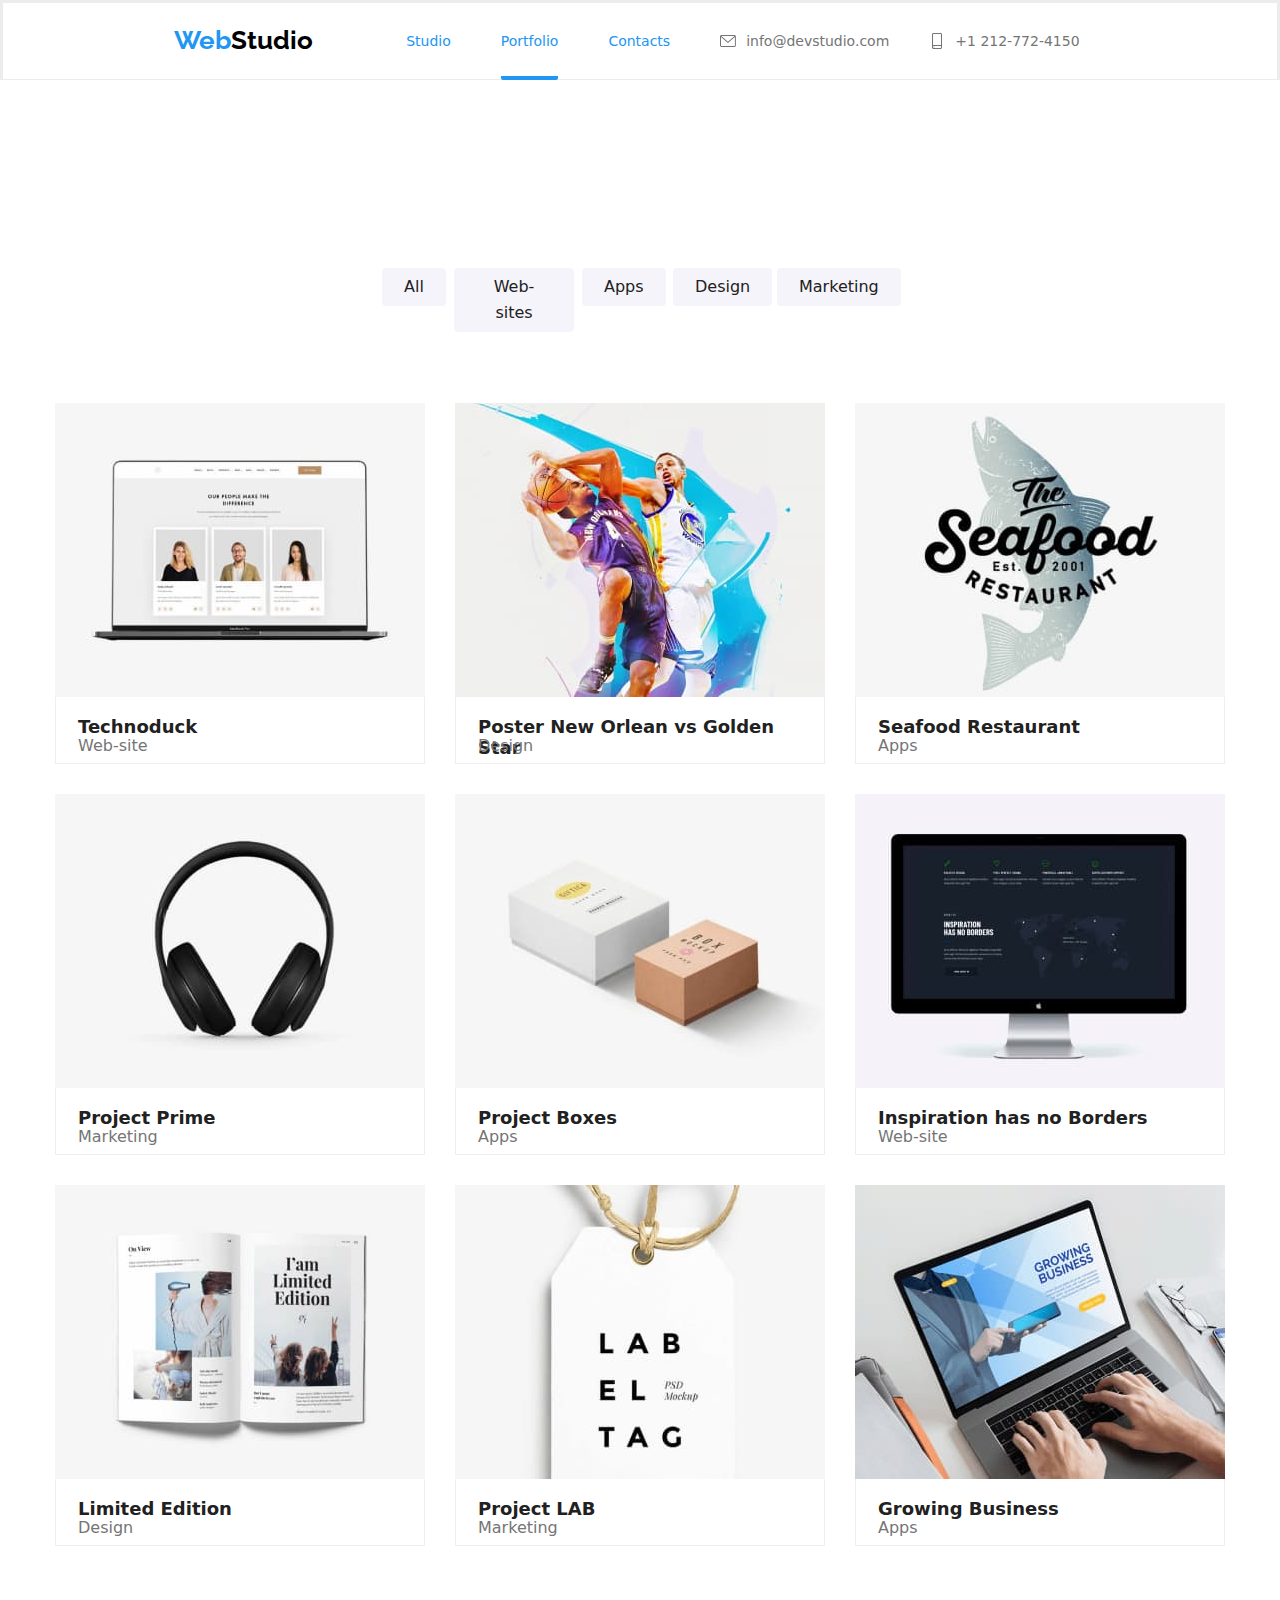
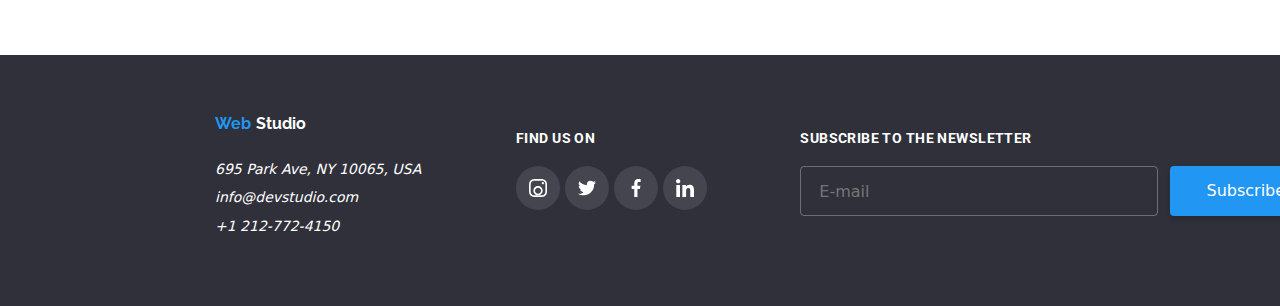
==== commit 82c15c5c: "hw 06" ====
--- a/portfolio.html
+++ b/portfolio.html
@@ -3,7 +3,7 @@
   <head>
     <meta charset="UTF-8" />
     <meta http-equiv="x-ua-compatible" content="IE=edge" />
-    <meta name="veiwport" content="width=divice-width, inicial scale=1.0" />
+    <meta name="viewport" content="width=divice-width" initial-scale="1.0" />
 
     <title>WebStudio</title>
     <link rel="preconnect" href="https://fonts.googleapis.com" />
@@ -257,7 +257,7 @@
         </section>
       </main>
 
-      <!--footer section second page-->
+      <!--footer section-->
       <footer class="global-footer">
         <div class="footer-container">
           <section class="footer-section">
--- a/css/style.css
+++ b/css/style.css
@@ -30,7 +30,10 @@
 }
 
 .global-continer {
-  width: 1600px;
+  width: 100vw;
+}
+body {
+  width: 100vw;
 }
 
 .visually-hidden {
@@ -105,7 +108,9 @@
   flex-direction: row;
   flex-wrap: nowrap;
   align-items: center;
-  margin-left: 330px;
+  /*--margin-left: 330px;--*/
+  width: max-content;
+  justify-content: center;
 }
 
 .contact ul {
@@ -178,6 +183,49 @@
 .contact span:link,
 .contact span:hover {
   color: var(--link-hover-color);
+}
+
+.tel {
+  display: inline-block;
+  width: max-content;
+}
+.mail-class,
+.tel-class {
+  display: flex;
+  align-items: center;
+  justify-content: center;
+  max-width: max-content;
+}
+.mail-class {
+  color: #fff;
+  padding-right: 40px;
+}
+
+.mail-class:hover .icon-nav {
+  fill: var(--link-hover-color);
+}
+
+.mail-class:hover .mail {
+  color: var(--link-hover-color);
+}
+
+.tel-class:hover .icon-nav {
+  fill: var(--link-hover-color);
+}
+
+.tel-class:hover .tel {
+  color: var(--link-hover-color);
+}
+.tel {
+  display: inline-block;
+  width: max-content;
+}
+.mail-class,
+.tel-class {
+  display: flex;
+  align-items: center;
+  justify-content: center;
+  max-width: max-content;
 }
 
 /*--first section first page Effective solutions--*/
@@ -191,6 +239,7 @@
     ),
     url(../images/effective-solution.jpg);
   background-size: cover;
+  width: 100vw;
 }
 
 .first-section-container {
@@ -201,7 +250,7 @@
 }
 
 .head-text {
-  width: 646px;
+  /*--width: 646px;--*/
   padding-bottom: 30px;
 }
 
@@ -218,7 +267,7 @@
 .button1 {
   width: 200px;
   padding: 10px 19px 10px 21px;
-  height: 50 px;
+  height: 50px;
 }
 
 .button1 {
@@ -240,15 +289,21 @@
 .button1:hover {
   background-color: #188ce8;
 }
-/*--
-@keyframes moveinout {
+
+/*--Modal--*/
+.modal:not(.is-hidden) {
+  animation: fadeIn 250ms ease-in-out;
+}
+
+@keyframes fadeIn {
   0% {
-    top: 0;
+    opacity: 0;
   }
 
   100% {
-    top: 294px;
-  }--*/
+    opacity: 1;
+  }
+}
 
 .modal {
   position: fixed;
@@ -375,20 +430,60 @@
   display: flex;
   align-items: center;
   position: relative;
+  flex-direction: row;
+  flex-wrap: nowrap;
   gap: 8px;
+  width: 20px;
   margin-left: 12px;
   margin-top: 20px;
 }
 .modal-form .label-checkbox:hover {
   cursor: pointer;
 }
-/*--.checkbox-input > input:not(:checked) {
+
+.checkbox-input:not(:checked) + svg {
+  display: none;
+  cursor: pointer;
+}
+.checkbox-input {
+  position: relative;
+}
+.icon-check > svg:not(:checked) {
   visibility: hidden;
+}
+.legend-terms {
+  display: flex;
+  flex-direction: row;
+  max-width: fit-content;
+  flex-wrap: nowrap;
+  width: 396px;
+  font-family: var(--heading-font-family);
+  font-size: 14px;
+  font-weight: 400;
+  padding-left: 8px;
+}
+.checkbox-css {
+  display: flex;
+  flex-direction: row;
+  flex-wrap: nowrap;
+  align-content: center;
+  align-items: flex-end;
+}
+.checkbox-css:hover {
+  cursor: pointer;
+}
+/*--input:checked + label {
+  background-image: url("../images/icons/icon-check.svg");
+  background-size: cover;
 }--*/
-input:checked + svg {
-  display: none;
-}
-
+
+.icon-check {
+  left: -1.9px;
+  top: 4px;
+  width: 16px;
+  height: 16px;
+  position: absolute;
+}
 .form-section {
   margin-bottom: 10px;
 }
@@ -417,6 +512,10 @@
 .modal-form .checkbox-input {
   height: 16px;
   width: 16px;
+}
+
+.modal-form.checkbox-input:checked {
+  display: none;
 }
 .feedback-label {
   display: flex;
@@ -435,6 +534,11 @@
   padding-bottom: 12px;
   padding-top: 12px;
   box-shadow: 0px 4px 4px 0px #00000026;
+}
+.button-modal {
+  display: flex;
+  justify-content: center;
+  width: 448px;
 }
 /*--second section first page--*/
 
@@ -1039,34 +1143,6 @@
   padding-bottom: 12px;
 }
 
-.mail-class {
-  color: #fff;
-  margin-right: 40px;
-}
-
-.mail-class:hover .icon-nav {
-  fill: var(--link-hover-color);
-}
-
-.mail-class:hover .mail {
-  color: var(--link-hover-color);
-}
-
-.tel-class:hover .icon-nav {
-  fill: var(--link-hover-color);
-}
-
-.tel-class:hover .tel {
-  color: var(--link-hover-color);
-}
-
-.mail-class,
-.tel-class {
-  display: flex;
-  align-items: center;
-  justify-content: center;
-}
-
 .tel-text {
   color: #fff;
   padding-top: 12px;
@@ -1166,6 +1242,7 @@
   border-radius: 4px;
   box-shadow: 0px 4px 4px 0px rgba(0, 0, 0, 0.15);
   margin-left: 12px;
+  border: none;
 }
 .email-input svg {
   width: 24px;
@@ -1173,3 +1250,10 @@
   margin-left: 25px;
   fill: #fff;
 }
+img {
+  display: block;
+  max-width: 100%;
+  height: auto;
+}
+@media screen {
+}
